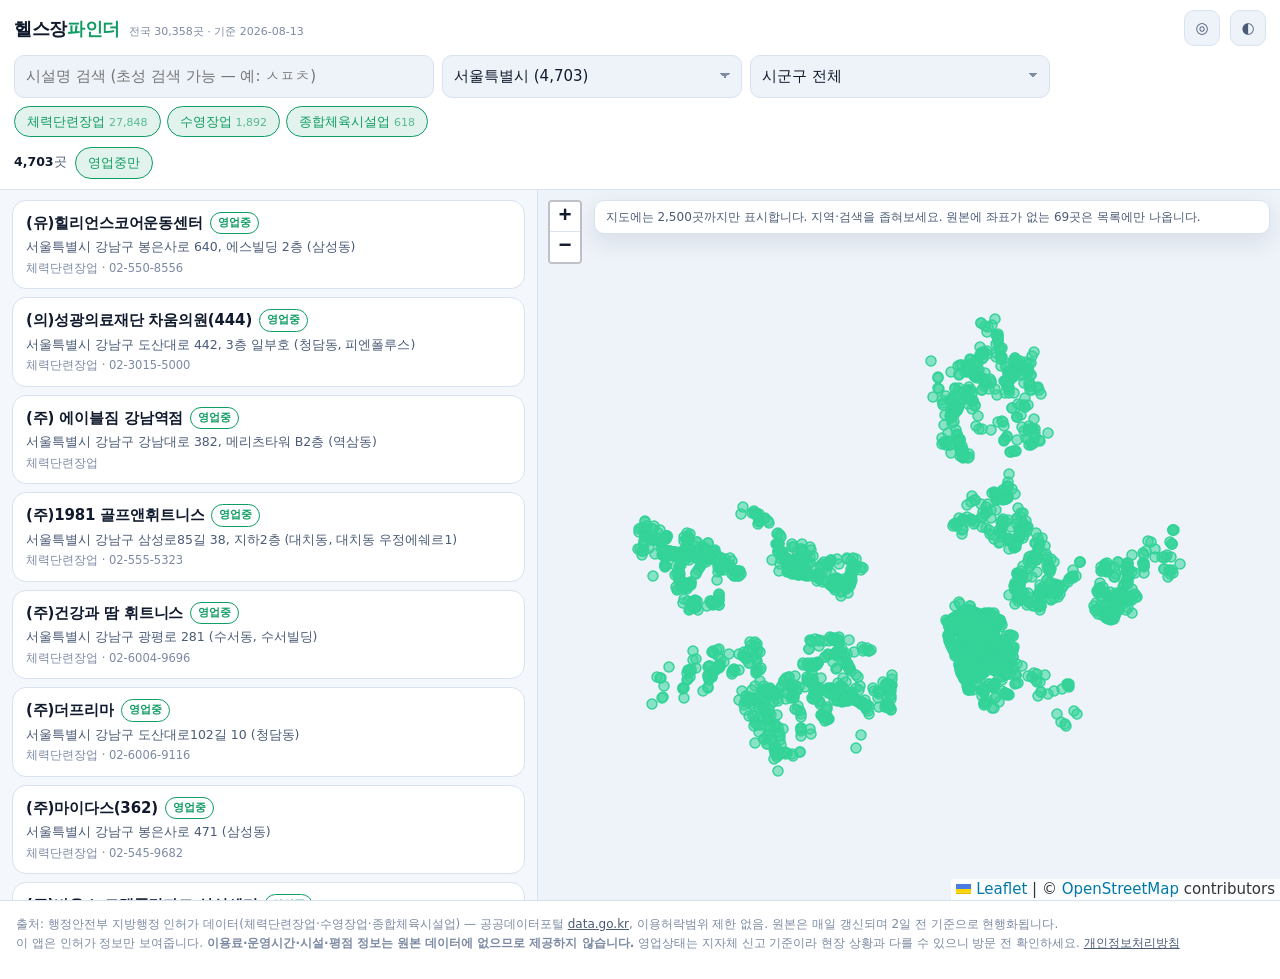
==== gym-finder/index.html @ 10bce1c2 "feat: 헬스장파인더 배포 (gym-finder) — 전국 30,358곳 위치·영업상태 디렉토리 행정안전부 지방행정 인허가 데이터(체력단련장업 27,848 + 수영장업 1,892" ====
<!DOCTYPE html>
<html lang="ko">
<head>
<meta charset="UTF-8">
<meta name="viewport" content="width=device-width, initial-scale=1.0, viewport-fit=cover">
<title>헬스장파인더 — 전국 헬스장·수영장 위치와 영업상태</title>
<meta name="description" content="행정안전부 인허가 데이터로 만든 전국 체력단련장·수영장·종합체육시설 디렉토리. 시도·시군구별 위치, 영업/휴업/폐업 상태를 지도와 목록으로 확인합니다.">
<meta name="theme-color" content="#0f172a">
<meta name="color-scheme" content="dark light">
<link rel="manifest" href="manifest.json">
<link rel="icon" type="image/png" href="icon-192.png">
<link rel="apple-touch-icon" href="icon-192.png">
<meta property="og:type" content="website">
<meta property="og:title" content="헬스장파인더 — 전국 헬스장·수영장 위치와 영업상태">
<meta property="og:description" content="행정안전부 인허가 데이터 기반 전국 체력단련장·수영장 디렉토리">
<link rel="stylesheet" href="vendor/leaflet.css">
<style>
  :root{
    --bg:#0b1220; --surface:#111a2b; --surface-2:#17233a; --line:#243352;
    --fg:#e8eefc; --fg-dim:#9fb0d0; --fg-mute:#6d7f9f;
    --accent:#34d399; --accent-fg:#052e1b; --accent-soft:rgba(52,211,153,.14);
    --open:#34d399; --rest:#fbbf24; --closed:#f87171; --void:#94a3b8;
    --radius:14px; --shadow:0 8px 28px rgba(0,0,0,.38);
  }
  html[data-theme="light"]{
    --bg:#f4f7fb; --surface:#ffffff; --surface-2:#eef3fa; --line:#d8e2f0;
    --fg:#101a2c; --fg-dim:#4a5b76; --fg-mute:#7c8aa3;
    --accent:#0f9d63; --accent-fg:#ffffff; --accent-soft:rgba(15,157,99,.12);
    --open:#0f9d63; --rest:#b7791f; --closed:#d64545; --void:#8494ab;
    --shadow:0 8px 24px rgba(16,26,44,.10);
  }
  *{box-sizing:border-box}
  html,body{height:100%}
  body{
    margin:0; background:var(--bg); color:var(--fg);
    font-family:-apple-system,BlinkMacSystemFont,"Malgun Gothic","맑은 고딕",
      "Apple SD Gothic Neo","Noto Sans KR",system-ui,sans-serif;
    font-size:15px; line-height:1.5; -webkit-text-size-adjust:100%;
  }
  button,select,input{font:inherit; color:inherit}
  button{cursor:pointer}

  /* ---------- header ---------- */
  header{
    position:sticky; top:0; z-index:600; background:var(--surface);
    border-bottom:1px solid var(--line); padding:10px 14px calc(10px + env(safe-area-inset-bottom,0px)*0);
  }
  .bar{display:flex; align-items:center; gap:10px}
  .brand{display:flex; flex-direction:column; align-items:flex-start; gap:0; min-width:0}
  .brand h1{margin:0; font-size:18px; font-weight:800; letter-spacing:-.02em; white-space:nowrap}
  .brand .dot{color:var(--accent)}
  .brand small{color:var(--fg-mute); font-size:11px; white-space:nowrap;
    overflow:hidden; text-overflow:ellipsis; max-width:100%}
  @media (min-width:900px){
    .brand{flex-direction:row; align-items:baseline; gap:9px}
  }
  .spacer{flex:1}
  .icon-btn{
    background:var(--surface-2); border:1px solid var(--line); color:var(--fg-dim);
    border-radius:10px; width:36px; height:36px; display:grid; place-items:center; font-size:15px;
  }
  .icon-btn:hover{color:var(--fg); border-color:var(--accent)}

  /* ---------- filters ---------- */
  .filters{display:flex; flex-wrap:wrap; gap:8px; margin-top:9px}
  .field{position:relative; flex:1 1 140px; min-width:0; max-width:300px}
  .field.search{flex:1 1 100%; order:-1; max-width:none}
  @media (min-width:900px){
    .field.search{flex:1 1 300px; order:0; max-width:420px}
  }
  select,input[type="search"]{
    width:100%; background:var(--surface-2); border:1px solid var(--line);
    color:var(--fg); border-radius:10px; padding:9px 11px; outline:none; min-width:0;
    -webkit-appearance:none; appearance:none;
  }
  select{background-image:linear-gradient(45deg,transparent 50%,var(--fg-mute) 50%),
    linear-gradient(135deg,var(--fg-mute) 50%,transparent 50%);
    background-position:calc(100% - 16px) 17px, calc(100% - 11px) 17px;
    background-size:5px 5px,5px 5px; background-repeat:no-repeat; padding-right:30px}
  input[type="search"]::-webkit-search-cancel-button{filter:invert(.5)}
  select:focus,input:focus{border-color:var(--accent)}
  .chips{display:flex; gap:6px; flex-wrap:nowrap; margin-top:8px;
    overflow-x:auto; scrollbar-width:none; -ms-overflow-style:none; padding-bottom:1px}
  .chips::-webkit-scrollbar{display:none}
  @media (min-width:900px){ .chips{flex-wrap:wrap; overflow:visible} }
  .chip{
    background:var(--surface-2); border:1px solid var(--line); color:var(--fg-dim);
    border-radius:999px; padding:5px 12px; font-size:13px; white-space:nowrap;
  }
  .chip[aria-pressed="true"]{background:var(--accent-soft); border-color:var(--accent); color:var(--accent)}
  .chip .cnt{opacity:.65; font-size:11px; margin-left:4px}

  .summary{
    display:flex; align-items:center; gap:8px; margin-top:9px;
    font-size:12.5px; color:var(--fg-dim); flex-wrap:wrap;
  }
  .summary b{color:var(--fg); font-variant-numeric:tabular-nums}
  .viewtabs{display:none; gap:6px; margin-left:auto}
  .viewtabs .chip{padding:5px 14px}

  /* ---------- layout ---------- */
  main{display:grid; grid-template-columns:1fr; height:calc(100vh - var(--head,208px)); min-height:340px}
  @media (min-width:900px){ main{grid-template-columns:minmax(360px,42%) 1fr} }
  .pane{min-height:0; overflow:hidden; display:flex; flex-direction:column}
  #listPane{border-right:1px solid var(--line)}
  #mapPane{position:relative}
  #map{position:absolute; inset:0; background:var(--surface-2)}
  .maphint{
    position:absolute; left:56px; right:10px; top:10px; z-index:500;
    background:var(--surface); border:1px solid var(--line); border-radius:10px;
    padding:7px 11px; font-size:12px; color:var(--fg-dim); box-shadow:var(--shadow);
  }
  @media (max-width:899px){
    main{grid-template-columns:1fr}
    .viewtabs{display:flex}
    #mapPane{display:none}
    body[data-view="map"] #listPane{display:none}
    body[data-view="map"] #mapPane{display:flex}
  }

  /* ---------- list ---------- */
  .listwrap{overflow-y:auto; -webkit-overflow-scrolling:touch; padding:10px 12px 40px; flex:1}
  .card{
    background:var(--surface); border:1px solid var(--line); border-radius:var(--radius);
    padding:11px 13px; margin-bottom:8px; display:block; width:100%; text-align:left;
  }
  .card:hover{border-color:var(--accent)}
  .card.active{border-color:var(--accent); background:var(--accent-soft)}
  .card .top{display:flex; align-items:center; gap:7px; margin-bottom:4px}
  .card .name{font-weight:700; font-size:15px; letter-spacing:-.01em;
    overflow:hidden; text-overflow:ellipsis; white-space:nowrap}
  .badge{font-size:11px; padding:2px 7px; border-radius:999px; white-space:nowrap; flex:none;
    border:1px solid currentColor; font-weight:600}
  .b-open{color:var(--open)} .b-rest{color:var(--rest)}
  .b-closed{color:var(--closed)} .b-void{color:var(--void)}
  .card .addr{font-size:12.5px; color:var(--fg-dim); overflow:hidden;
    text-overflow:ellipsis; white-space:nowrap}
  .card .meta{font-size:11.5px; color:var(--fg-mute); margin-top:3px;
    display:flex; gap:8px; flex-wrap:wrap}
  .empty{text-align:center; color:var(--fg-mute); padding:48px 16px; font-size:14px}
  .empty b{display:block; color:var(--fg-dim); margin-bottom:6px; font-size:15px}
  .more{width:100%; padding:11px; border-radius:10px; background:var(--surface-2);
    border:1px solid var(--line); color:var(--fg-dim); margin-top:4px}

  /* ---------- detail sheet ---------- */
  .scrim{position:fixed; inset:0; background:rgba(3,7,16,.55); z-index:900; display:none}
  .scrim.on{display:block}
  .sheet{
    position:fixed; z-index:901; background:var(--surface); border:1px solid var(--line);
    box-shadow:var(--shadow); display:none; overflow-y:auto;
    left:0; right:0; bottom:0; max-height:82vh; border-radius:18px 18px 0 0;
    padding:16px 16px calc(22px + env(safe-area-inset-bottom,0px));
  }
  .sheet.on{display:block}
  @media (min-width:900px){
    .sheet{left:50%; right:auto; top:50%; bottom:auto; transform:translate(-50%,-50%);
      width:min(520px,92vw); max-height:82vh; border-radius:16px}
  }
  .sheet h2{margin:0 0 4px; font-size:19px; letter-spacing:-.02em; padding-right:36px}
  .sheet .close{position:absolute; top:12px; right:12px}
  .kv{display:grid; grid-template-columns:78px 1fr; gap:7px 10px; margin:14px 0 0; font-size:14px}
  .kv dt{color:var(--fg-mute); font-size:12.5px; padding-top:1px}
  .kv dd{margin:0; word-break:break-word}
  .links{display:flex; gap:8px; flex-wrap:wrap; margin-top:16px}
  .links a{
    flex:1 1 auto; text-align:center; text-decoration:none; padding:10px 12px; border-radius:10px;
    background:var(--surface-2); border:1px solid var(--line); color:var(--fg-dim); font-size:13.5px;
  }
  .links a.primary{background:var(--accent); border-color:var(--accent); color:var(--accent-fg); font-weight:700}
  .notice{
    margin-top:14px; padding:10px 12px; border-radius:10px; font-size:12.5px;
    background:var(--surface-2); border:1px solid var(--line); color:var(--fg-mute); line-height:1.55;
  }
  footer{
    border-top:1px solid var(--line); padding:14px 16px 26px; font-size:12px;
    color:var(--fg-mute); background:var(--surface); line-height:1.6;
  }
  footer a{color:var(--fg-dim)}
  .toast{
    position:fixed; left:50%; bottom:22px; transform:translateX(-50%); z-index:950;
    background:var(--surface); border:1px solid var(--line); color:var(--fg);
    padding:9px 16px; border-radius:999px; font-size:13px; box-shadow:var(--shadow);
    opacity:0; pointer-events:none; transition:opacity .18s;
  }
  .toast.on{opacity:1}
  .leaflet-container{background:var(--surface-2); font:inherit}
  .leaflet-popup-content-wrapper,.leaflet-popup-tip{
    background:var(--surface); color:var(--fg); border:1px solid var(--line)}
  .leaflet-popup-content{margin:10px 12px; font-size:13px}
  .leaflet-popup-content b{display:block; margin-bottom:3px}
  .leaflet-bar a{background:var(--surface); color:var(--fg); border-color:var(--line)}
  .leaflet-bar a:hover{background:var(--surface-2)}
</style>
</head>
<body data-view="list">

<header>
  <div class="bar">
    <div class="brand">
      <h1>헬스장<span class="dot">파인더</span></h1>
      <small id="dataStamp">데이터 불러오는 중…</small>
    </div>
    <div class="spacer"></div>
    <button class="icon-btn" id="nearBtn" title="내 주변에서 찾기" aria-label="내 주변에서 찾기">◎</button>
    <button class="icon-btn" id="themeBtn" title="밝기 전환" aria-label="밝기 전환">◐</button>
  </div>

  <div class="filters">
    <div class="field search">
      <input type="search" id="q" placeholder="시설명 검색 (초성 검색 가능 — 예: ㅅㅍㅊ)"
             autocomplete="off" aria-label="시설명 검색">
    </div>
    <div class="field"><select id="sido" aria-label="시도 선택"></select></div>
    <div class="field"><select id="sigungu" aria-label="시군구 선택"><option value="">시군구 전체</option></select></div>
  </div>

  <div class="chips" id="catChips" role="group" aria-label="업종 필터"></div>

  <div class="summary">
    <span id="countLine">—</span>
    <button class="chip" id="statusToggle" aria-pressed="true">영업중만</button>
    <div class="viewtabs" role="group" aria-label="보기 전환">
      <button class="chip" id="tabList" aria-pressed="true">목록</button>
      <button class="chip" id="tabMap" aria-pressed="false">지도</button>
    </div>
  </div>
</header>

<main>
  <section class="pane" id="listPane">
    <div class="listwrap" id="listWrap"><div class="empty">불러오는 중…</div></div>
  </section>
  <section class="pane" id="mapPane">
    <div id="map"></div>
    <div class="maphint" id="mapHint" hidden></div>
  </section>
</main>

<footer>
  출처: 행정안전부 지방행정 인허가 데이터(체력단련장업·수영장업·종합체육시설업) —
  공공데이터포털 <a href="https://www.data.go.kr/" target="_blank" rel="noopener">data.go.kr</a>,
  이용허락범위 제한 없음. 원본은 매일 갱신되며 2일 전 기준으로 현행화됩니다.<br>
  이 앱은 인허가 정보만 보여줍니다. <b>이용료·운영시간·시설·평점 정보는 원본 데이터에 없으므로 제공하지 않습니다.</b>
  영업상태는 지자체 신고 기준이라 현장 상황과 다를 수 있으니 방문 전 확인하세요.
  <a href="privacy.html">개인정보처리방침</a>
</footer>

<div class="scrim" id="scrim"></div>
<aside class="sheet" id="sheet" role="dialog" aria-modal="true" aria-labelledby="sheetName"></aside>
<div class="toast" id="toast"></div>

<script src="vendor/leaflet.js"></script>
<script>
(function(){
"use strict";

/* ============ 상태 ============ */
var IDX = null;                 // index.json
var CACHE = {};                 // slug -> 시설 배열
var rows = [];                  // 현재 시도의 전체 배열
var view = [];                  // 필터 통과분
var shown = 0;                  // 목록에 그린 개수
var PAGE = 40;
var MAX_MARKERS = 2500;
var activeId = null;
var here = null;                // 내 위치 [lat,lng]
var map = null, layer = null, meMarker = null;

var STATUS_CLASS = {1:"b-open", 2:"b-rest", 3:"b-closed", 4:"b-void", 5:"b-void"};

var $ = function(id){ return document.getElementById(id); };
var esc = function(s){
  return String(s == null ? "" : s).replace(/[&<>"']/g, function(c){
    return {"&":"&amp;","<":"&lt;",">":"&gt;",'"':"&quot;","'":"&#39;"}[c];
  });
};
var fmt = function(n){ return Number(n).toLocaleString("ko-KR"); };

/* 원본 전화번호는 구분기호 없이 들어온다(예: 025867721). 숫자는 그대로 두고 보기 좋게만 끊는다. */
function fmtPhone(p){
  var d = String(p).replace(/[^0-9]/g, "");
  if(d.slice(0, 2) === "02"){
    if(d.length === 9)  return d.slice(0,2) + "-" + d.slice(2,5) + "-" + d.slice(5);
    if(d.length === 10) return d.slice(0,2) + "-" + d.slice(2,6) + "-" + d.slice(6);
  }
  if(d.length === 10) return d.slice(0,3) + "-" + d.slice(3,6) + "-" + d.slice(6);
  if(d.length === 11) return d.slice(0,3) + "-" + d.slice(3,7) + "-" + d.slice(7);
  // 지역번호 없이 등록된 국번(7~8자리)도 읽기 쉽게 끊어준다
  if(d.length === 8)  return d.slice(0,4) + "-" + d.slice(4);
  if(d.length === 7)  return d.slice(0,3) + "-" + d.slice(3);
  return p;
}

/* ============ 초성 검색 ============ */
var CHO = ["ㄱ","ㄲ","ㄴ","ㄷ","ㄸ","ㄹ","ㅁ","ㅂ","ㅃ","ㅅ","ㅆ","ㅇ","ㅈ","ㅉ","ㅊ","ㅋ","ㅌ","ㅍ","ㅎ"];
function toCho(s){
  var out = "", i, c;
  for(i = 0; i < s.length; i++){
    c = s.charCodeAt(i);
    if(c >= 0xAC00 && c <= 0xD7A3) out += CHO[Math.floor((c - 0xAC00) / 588)];
    else out += s[i];
  }
  return out;
}
var CHO_ONLY = /^[ㄱ-ㅎ\s]+$/;

/* ============ 거리 ============ */
function distKm(a, b, c, d){
  var R = 6371, p = Math.PI / 180;
  var dLat = (c - a) * p, dLng = (d - b) * p;
  var h = Math.sin(dLat/2)*Math.sin(dLat/2) +
          Math.cos(a*p)*Math.cos(c*p)*Math.sin(dLng/2)*Math.sin(dLng/2);
  return 2 * R * Math.asin(Math.min(1, Math.sqrt(h)));
}

/* ============ 토스트 ============ */
var toastT = null;
function toast(msg){
  var el = $("toast");
  el.textContent = msg;
  el.classList.add("on");
  clearTimeout(toastT);
  toastT = setTimeout(function(){ el.classList.remove("on"); }, 2600);
}

/* ============ 테마 ============ */
function initTheme(){
  var saved = null;
  try{ saved = localStorage.getItem("gf.theme"); }catch(e){}
  if(!saved){
    saved = (window.matchMedia && window.matchMedia("(prefers-color-scheme: light)").matches)
      ? "light" : "dark";
  }
  setTheme(saved);
}
function setTheme(t){
  document.documentElement.setAttribute("data-theme", t);
  document.querySelector('meta[name="theme-color"]')
    .setAttribute("content", t === "light" ? "#ffffff" : "#0f172a");
  try{ localStorage.setItem("gf.theme", t); }catch(e){}
}
$("themeBtn").addEventListener("click", function(){
  setTheme(document.documentElement.getAttribute("data-theme") === "light" ? "dark" : "light");
});

/* ============ 헤더 높이 -> 본문 높이 ============ */
function syncHeight(){
  var h = document.querySelector("header").offsetHeight;
  document.documentElement.style.setProperty("--head", h + "px");
  document.querySelector("main").style.height = "calc(100vh - " + h + "px)";
  if(map) map.invalidateSize();
}
window.addEventListener("resize", syncHeight);

/* ============ 부트 ============ */
fetch("data/index.json")
  .then(function(r){
    if(!r.ok) throw new Error("index.json " + r.status);
    return r.json();
  })
  .then(function(j){ IDX = j; boot(); })
  .catch(function(e){
    $("listWrap").innerHTML =
      '<div class="empty"><b>데이터를 불러오지 못했습니다</b>' + esc(e.message) + "</div>";
  });

function boot(){
  $("dataStamp").textContent =
    "전국 " + fmt(IDX.total) + "곳 · 기준 " + (IDX.sourceUpdatedAt || "").slice(0, 10);

  // 업종 칩
  var chips = $("catChips");
  IDX.categories.forEach(function(name, i){
    var b = document.createElement("button");
    b.className = "chip";
    b.dataset.cat = i;
    b.setAttribute("aria-pressed", "true");
    b.innerHTML = esc(name) + '<span class="cnt">' + fmt(IDX.byCategory[i].total) + "</span>";
    b.addEventListener("click", function(){
      var on = b.getAttribute("aria-pressed") === "true";
      // 마지막 하나는 끄지 못하게
      if(on && chips.querySelectorAll('[aria-pressed="true"]').length === 1) return;
      b.setAttribute("aria-pressed", on ? "false" : "true");
      refresh();
    });
    chips.appendChild(b);
  });

  // 시도
  var sel = $("sido");
  IDX.regions.forEach(function(r){
    var o = document.createElement("option");
    o.value = r.slug;
    o.textContent = r.name + " (" + fmt(r.open) + ")";
    sel.appendChild(o);
  });
  var last = null;
  try{ last = localStorage.getItem("gf.sido"); }catch(e){}
  sel.value = (last && IDX.regions.some(function(r){ return r.slug === last; }))
    ? last : IDX.regions[0].slug;

  sel.addEventListener("change", function(){
    try{ localStorage.setItem("gf.sido", sel.value); }catch(e){}
    loadRegion(sel.value);
  });
  $("sigungu").addEventListener("change", refresh);
  $("statusToggle").addEventListener("click", function(){
    var b = $("statusToggle");
    var on = b.getAttribute("aria-pressed") === "true";
    b.setAttribute("aria-pressed", on ? "false" : "true");
    b.textContent = on ? "전체 상태" : "영업중만";
    refresh();
  });

  var t = null;
  $("q").addEventListener("input", function(){
    clearTimeout(t);
    t = setTimeout(refresh, 160);
  });

  $("tabList").addEventListener("click", function(){ setView("list"); });
  $("tabMap").addEventListener("click", function(){ setView("map"); });
  $("nearBtn").addEventListener("click", nearMe);
  $("scrim").addEventListener("click", closeSheet);
  document.addEventListener("keydown", function(e){ if(e.key === "Escape") closeSheet(); });

  initMap();
  loadRegion(sel.value);
  syncHeight();
}

function setView(v){
  document.body.dataset.view = v;
  $("tabList").setAttribute("aria-pressed", String(v === "list"));
  $("tabMap").setAttribute("aria-pressed", String(v === "map"));
  if(v === "map" && map){
    // 지도 패널이 숨겨진 동안에는 크기가 0이라 범위 계산이 어긋난다.
    // 보이게 된 뒤에 크기를 다시 재고 밀린 fitBounds 를 적용한다.
    setTimeout(function(){ map.invalidateSize(); applyFit(); }, 40);
  }
}

/* ============ 지도 ============ */
function initMap(){
  map = L.map("map", { preferCanvas:true, zoomControl:true, attributionControl:true })
        .setView([36.5, 127.8], 7);
  L.tileLayer("https://tile.openstreetmap.org/{z}/{x}/{y}.png", {
    maxZoom: 19,
    attribution: '&copy; <a href="https://www.openstreetmap.org/copyright">OpenStreetMap</a> contributors'
  }).addTo(map);
  layer = L.layerGroup().addTo(map);
}

var STATUS_COLOR = {1:"#34d399", 2:"#fbbf24", 3:"#f87171", 4:"#94a3b8", 5:"#94a3b8"};

var pendingFit = null;
function mapVisible(){
  var el = $("mapPane");
  return !!(el.offsetWidth && el.offsetHeight);
}
function applyFit(){
  if(!pendingFit || !pendingFit.length || !map) return;
  map.fitBounds(pendingFit, {
    padding: [26, 26],
    maxZoom: pendingFit.length === 1 ? 16 : 15
  });
  pendingFit = null;
}

function drawMap(){
  if(!map) return;
  layer.clearLayers();
  var pts = view.filter(function(r){ return r.y != null; });
  var capped = pts.length > MAX_MARKERS;
  var use = capped ? pts.slice(0, MAX_MARKERS) : pts;
  var bounds = [];

  use.forEach(function(r){
    var m = L.circleMarker([r.y, r.x], {
      radius: 5, weight: 1.5, color: STATUS_COLOR[r.s] || "#94a3b8",
      fillColor: STATUS_COLOR[r.s] || "#94a3b8", fillOpacity: .55
    });
    m.bindPopup("<b>" + esc(r.n) + "</b>" + esc(r.a));
    m.on("click", function(){ openSheet(r); });
    m.addTo(layer);
    bounds.push([r.y, r.x]);
  });

  var hint = $("mapHint");
  var noCoord = view.length - pts.length;
  var msgs = [];
  if(capped) msgs.push("지도에는 " + fmt(MAX_MARKERS) + "곳까지만 표시합니다. 지역·검색을 좁혀보세요.");
  if(noCoord > 0) msgs.push("원본에 좌표가 없는 " + fmt(noCoord) + "곳은 목록에만 나옵니다.");
  if(msgs.length){ hint.textContent = msgs.join(" "); hint.hidden = false; }
  else hint.hidden = true;

  if(bounds.length){
    pendingFit = bounds;
    if(mapVisible()) applyFit();
  }
  if(here){
    if(meMarker) map.removeLayer(meMarker);
    meMarker = L.circleMarker(here, {
      radius:8, weight:3, color:"#3b82f6", fillColor:"#3b82f6", fillOpacity:.35
    }).bindPopup("내 위치").addTo(map);
  }
}

/* ============ 지역 로드 ============ */
function loadRegion(slug){
  var reg = IDX.regions.filter(function(r){ return r.slug === slug; })[0];
  $("listWrap").innerHTML = '<div class="empty">' + esc(reg ? reg.name : "") + " 불러오는 중…</div>";

  var done = function(arr){
    rows = arr;
    fillSigungu(reg);
    refresh();
  };
  if(CACHE[slug]) return done(CACHE[slug]);

  fetch("data/regions/" + slug + ".json")
    .then(function(r){
      if(!r.ok) throw new Error(slug + ".json " + r.status);
      return r.json();
    })
    .then(function(arr){ CACHE[slug] = arr; done(arr); })
    .catch(function(e){
      $("listWrap").innerHTML =
        '<div class="empty"><b>지역 데이터를 불러오지 못했습니다</b>' + esc(e.message) + "</div>";
    });
}

function fillSigungu(reg){
  var sel = $("sigungu");
  sel.innerHTML = '<option value="">시군구 전체</option>';
  if(!reg) return;
  reg.sigungu.forEach(function(s){
    var o = document.createElement("option");
    o.value = s.name;
    o.textContent = s.name + " (" + fmt(s.open) + ")";
    sel.appendChild(o);
  });
}

/* ============ 필터 ============ */
function refresh(){
  var q = $("q").value.trim();
  var sgg = $("sigungu").value;
  var openOnly = $("statusToggle").getAttribute("aria-pressed") === "true";
  var cats = {};
  Array.prototype.forEach.call($("catChips").children, function(b){
    if(b.getAttribute("aria-pressed") === "true") cats[b.dataset.cat] = 1;
  });

  var isCho = q && CHO_ONLY.test(q);
  var needle = q.toLowerCase().replace(/\s+/g, "");
  var choNeedle = isCho ? q.replace(/\s+/g, "") : "";

  view = rows.filter(function(r){
    if(!cats[r.c]) return false;
    if(openOnly && r.s !== 1) return false;
    if(sgg && r.u !== sgg) return false;
    if(!q) return true;
    if(isCho) return toCho(r.n).replace(/\s+/g, "").indexOf(choNeedle) >= 0;
    return r.n.toLowerCase().replace(/\s+/g, "").indexOf(needle) >= 0 ||
           r.a.toLowerCase().indexOf(needle) >= 0;
  });

  if(here){
    view.forEach(function(r){
      r._d = (r.y == null) ? Infinity : distKm(here[0], here[1], r.y, r.x);
    });
    view.sort(function(a, b){ return a._d - b._d; });
  }

  var open = 0, i;
  for(i = 0; i < view.length; i++) if(view[i].s === 1) open++;
  $("countLine").innerHTML = "<b>" + fmt(view.length) + "</b>곳" +
    (openOnly ? "" : " · 영업중 <b>" + fmt(open) + "</b>");

  shown = 0;
  $("listWrap").innerHTML = "";
  $("listWrap").scrollTop = 0;
  renderMore();
  drawMap();
}

function statusLabel(r){
  return (IDX.statusLabels && IDX.statusLabels[r.s]) || "확인필요";
}

function renderMore(){
  var wrap = $("listWrap");
  var old = wrap.querySelector(".more");
  if(old) old.remove();

  if(!view.length){
    wrap.innerHTML = '<div class="empty"><b>조건에 맞는 시설이 없습니다</b>' +
      "검색어를 줄이거나 상태 필터를 ‘전체 상태’로 바꿔보세요.</div>";
    return;
  }

  var frag = document.createDocumentFragment();
  var end = Math.min(shown + PAGE, view.length);
  for(var i = shown; i < end; i++){
    var r = view[i];
    var b = document.createElement("button");
    b.className = "card" + (r.i === activeId ? " active" : "");
    b.dataset.idx = i;
    var meta = [IDX.categories[r.c]];
    if(r._d != null && isFinite(r._d)) meta.push(r._d.toFixed(1) + "km");
    if(r.y == null) meta.push("좌표없음");
    if(r.p) meta.push(fmtPhone(r.p));
    b.innerHTML =
      '<div class="top"><span class="name">' + esc(r.n) + "</span>" +
      '<span class="badge ' + STATUS_CLASS[r.s] + '">' + esc(statusLabel(r)) + "</span></div>" +
      '<div class="addr">' + esc(r.a) + "</div>" +
      '<div class="meta">' + meta.map(function(m){ return esc(m); }).join(" · ") + "</div>";
    b.addEventListener("click", function(){ openSheet(view[+this.dataset.idx]); });
    frag.appendChild(b);
  }
  wrap.appendChild(frag);
  shown = end;

  if(shown < view.length){
    var more = document.createElement("button");
    more.className = "more";
    more.textContent = "더 보기 (" + fmt(view.length - shown) + "곳 남음)";
    more.addEventListener("click", renderMore);
    wrap.appendChild(more);
  }
}

$("listWrap").addEventListener("scroll", function(){
  var el = this;
  if(shown < view.length && el.scrollTop + el.clientHeight > el.scrollHeight - 260) renderMore();
});

/* ============ 상세 ============ */
function openSheet(r){
  if(!r) return;
  activeId = r.i;
  var mapq = encodeURIComponent(r.n + " " + r.a);
  var rows_ = [
    ["업종", IDX.categories[r.c]],
    ["영업상태", statusLabel(r) + (r.e ? " (" + r.e + ")" : "")],
    ["주소", r.a],
    ["시군구", r.u]
  ];
  if(r.p) rows_.push(["전화", '<a href="tel:' + esc(r.p) + '">' + esc(fmtPhone(r.p)) + "</a>"]);
  if(r.d) rows_.push(["인허가일", r.d]);
  if(r._d != null && isFinite(r._d)) rows_.push(["내 위치에서", r._d.toFixed(1) + "km"]);
  rows_.push(["관리번호", r.i]);

  var links =
    '<a class="primary" href="https://map.kakao.com/?q=' + mapq + '" target="_blank" rel="noopener">카카오맵</a>' +
    '<a href="https://map.naver.com/p/search/' + mapq + '" target="_blank" rel="noopener">네이버지도</a>' +
    '<a href="https://www.google.com/maps/search/?api=1&query=' + mapq + '" target="_blank" rel="noopener">구글맵</a>';

  $("sheet").innerHTML =
    '<button class="icon-btn close" id="sheetClose" aria-label="닫기">✕</button>' +
    '<h2 id="sheetName">' + esc(r.n) + "</h2>" +
    '<span class="badge ' + STATUS_CLASS[r.s] + '">' + esc(statusLabel(r)) + "</span>" +
    '<dl class="kv">' + rows_.map(function(kv){
      return "<dt>" + esc(kv[0]) + "</dt><dd>" +
        (kv[0] === "전화" ? kv[1] : esc(kv[1])) + "</dd>";
    }).join("") + "</dl>" +
    '<div class="links">' + links + "</div>" +
    '<div class="notice">이용료·운영시간·시설·평점 정보는 행정안전부 인허가 데이터에 없어 표시하지 않습니다. ' +
    "영업상태는 지자체 신고 기준이라 실제와 다를 수 있으니 방문 전 확인하세요." +
    (r.y == null ? " 이 시설은 원본에 좌표가 없어 지도에 표시되지 않습니다." : "") + "</div>";

  $("sheetClose").addEventListener("click", closeSheet);
  $("sheet").classList.add("on");
  $("scrim").classList.add("on");
  $("sheet").scrollTop = 0;

  Array.prototype.forEach.call(document.querySelectorAll(".card"), function(c){
    c.classList.toggle("active", view[+c.dataset.idx] && view[+c.dataset.idx].i === r.i);
  });
  if(r.y != null && map && document.body.dataset.view === "map"){
    map.setView([r.y, r.x], Math.max(map.getZoom(), 15));
  }
}
function closeSheet(){
  $("sheet").classList.remove("on");
  $("scrim").classList.remove("on");
}

/* ============ 내 주변 ============ */
function nearMe(){
  if(!navigator.geolocation){ toast("이 브라우저는 위치 기능을 지원하지 않습니다"); return; }
  toast("위치를 확인하는 중…");
  navigator.geolocation.getCurrentPosition(function(pos){
    here = [pos.coords.latitude, pos.coords.longitude];
    var best = null, bestD = Infinity;
    IDX.regions.forEach(function(rg){
      if(!rg.center) return;
      var d = distKm(here[0], here[1], rg.center[0], rg.center[1]);
      if(d < bestD){ bestD = d; best = rg; }
    });
    if(!best){ toast("가까운 지역을 찾지 못했습니다"); return; }
    toast(best.name + " 기준으로 가까운 순 정렬");
    if($("sido").value !== best.slug){
      $("sido").value = best.slug;
      try{ localStorage.setItem("gf.sido", best.slug); }catch(e){}
      $("sigungu").value = "";
      loadRegion(best.slug);
    }else{
      $("sigungu").value = "";
      refresh();
    }
  }, function(err){
    toast(err.code === 1 ? "위치 권한이 거부되었습니다" : "위치를 가져오지 못했습니다");
  }, { enableHighAccuracy:false, timeout:10000, maximumAge:300000 });
}

/* 자동 QA에서 내부 상태를 확인하기 위한 읽기 전용 훅 */
window.__gymfinder = {
  map: function(){ return map; },
  view: function(){ return view; },
  index: function(){ return IDX; }
};

initTheme();
if("serviceWorker" in navigator){
  window.addEventListener("load", function(){
    navigator.serviceWorker.register("sw.js").catch(function(){});
  });
}
})();
</script>
</body>
</html>
---- gym-finder/vendor/leaflet.css ----
/* required styles */

.leaflet-pane,
.leaflet-tile,
.leaflet-marker-icon,
.leaflet-marker-shadow,
.leaflet-tile-container,
.leaflet-pane > svg,
.leaflet-pane > canvas,
.leaflet-zoom-box,
.leaflet-image-layer,
.leaflet-layer {
	position: absolute;
	left: 0;
	top: 0;
	}
.leaflet-container {
	overflow: hidden;
	}
.leaflet-tile,
.leaflet-marker-icon,
.leaflet-marker-shadow {
	-webkit-user-select: none;
	   -moz-user-select: none;
	        user-select: none;
	  -webkit-user-drag: none;
	}
/* Prevents IE11 from highlighting tiles in blue */
.leaflet-tile::selection {
	background: transparent;
}
/* Safari renders non-retina tile on retina better with this, but Chrome is worse */
.leaflet-safari .leaflet-tile {
	image-rendering: -webkit-optimize-contrast;
	}
/* hack that prevents hw layers "stretching" when loading new tiles */
.leaflet-safari .leaflet-tile-container {
	width: 1600px;
	height: 1600px;
	-webkit-transform-origin: 0 0;
	}
.leaflet-marker-icon,
.leaflet-marker-shadow {
	display: block;
	}
/* .leaflet-container svg: reset svg max-width decleration shipped in Joomla! (joomla.org) 3.x */
/* .leaflet-container img: map is broken in FF if you have max-width: 100% on tiles */
.leaflet-container .leaflet-overlay-pane svg {
	max-width: none !important;
	max-height: none !important;
	}
.leaflet-container .leaflet-marker-pane img,
.leaflet-container .leaflet-shadow-pane img,
.leaflet-container .leaflet-tile-pane img,
.leaflet-container img.leaflet-image-layer,
.leaflet-container .leaflet-tile {
	max-width: none !important;
	max-height: none !important;
	width: auto;
	padding: 0;
	}

.leaflet-container img.leaflet-tile {
	/* See: https://bugs.chromium.org/p/chromium/issues/detail?id=600120 */
	mix-blend-mode: plus-lighter;
}

.leaflet-container.leaflet-touch-zoom {
	-ms-touch-action: pan-x pan-y;
	touch-action: pan-x pan-y;
	}
.leaflet-container.leaflet-touch-drag {
	-ms-touch-action: pinch-zoom;
	/* Fallback for FF which doesn't support pinch-zoom */
	touch-action: none;
	touch-action: pinch-zoom;
}
.leaflet-container.leaflet-touch-drag.leaflet-touch-zoom {
	-ms-touch-action: none;
	touch-action: none;
}
.leaflet-container {
	-webkit-tap-highlight-color: transparent;
}
.leaflet-container a {
	-webkit-tap-highlight-color: rgba(51, 181, 229, 0.4);
}
.leaflet-tile {
	filter: inherit;
	visibility: hidden;
	}
.leaflet-tile-loaded {
	visibility: inherit;
	}
.leaflet-zoom-box {
	width: 0;
	height: 0;
	-moz-box-sizing: border-box;
	     box-sizing: border-box;
	z-index: 800;
	}
/* workaround for https://bugzilla.mozilla.org/show_bug.cgi?id=888319 */
.leaflet-overlay-pane svg {
	-moz-user-select: none;
	}

.leaflet-pane         { z-index: 400; }

.leaflet-tile-pane    { z-index: 200; }
.leaflet-overlay-pane { z-index: 400; }
.leaflet-shadow-pane  { z-index: 500; }
.leaflet-marker-pane  { z-index: 600; }
.leaflet-tooltip-pane   { z-index: 650; }
.leaflet-popup-pane   { z-index: 700; }

.leaflet-map-pane canvas { z-index: 100; }
.leaflet-map-pane svg    { z-index: 200; }

.leaflet-vml-shape {
	width: 1px;
	height: 1px;
	}
.lvml {
	behavior: url(#default#VML);
	display: inline-block;
	position: absolute;
	}


/* control positioning */

.leaflet-control {
	position: relative;
	z-index: 800;
	pointer-events: visiblePainted; /* IE 9-10 doesn't have auto */
	pointer-events: auto;
	}
.leaflet-top,
.leaflet-bottom {
	position: absolute;
	z-index: 1000;
	pointer-events: none;
	}
.leaflet-top {
	top: 0;
	}
.leaflet-right {
	right: 0;
	}
.leaflet-bottom {
	bottom: 0;
	}
.leaflet-left {
	left: 0;
	}
.leaflet-control {
	float: left;
	clear: both;
	}
.leaflet-right .leaflet-control {
	float: right;
	}
.leaflet-top .leaflet-control {
	margin-top: 10px;
	}
.leaflet-bottom .leaflet-control {
	margin-bottom: 10px;
	}
.leaflet-left .leaflet-control {
	margin-left: 10px;
	}
.leaflet-right .leaflet-control {
	margin-right: 10px;
	}


/* zoom and fade animations */

.leaflet-fade-anim .leaflet-popup {
	opacity: 0;
	-webkit-transition: opacity 0.2s linear;
	   -moz-transition: opacity 0.2s linear;
	        transition: opacity 0.2s linear;
	}
.leaflet-fade-anim .leaflet-map-pane .leaflet-popup {
	opacity: 1;
	}
.leaflet-zoom-animated {
	-webkit-transform-origin: 0 0;
	    -ms-transform-origin: 0 0;
	        transform-origin: 0 0;
	}
svg.leaflet-zoom-animated {
	will-change: transform;
}

.leaflet-zoom-anim .leaflet-zoom-animated {
	-webkit-transition: -webkit-transform 0.25s cubic-bezier(0,0,0.25,1);
	   -moz-transition:    -moz-transform 0.25s cubic-bezier(0,0,0.25,1);
	        transition:         transform 0.25s cubic-bezier(0,0,0.25,1);
	}
.leaflet-zoom-anim .leaflet-tile,
.leaflet-pan-anim .leaflet-tile {
	-webkit-transition: none;
	   -moz-transition: none;
	        transition: none;
	}

.leaflet-zoom-anim .leaflet-zoom-hide {
	visibility: hidden;
	}


/* cursors */

.leaflet-interactive {
	cursor: pointer;
	}
.leaflet-grab {
	cursor: -webkit-grab;
	cursor:    -moz-grab;
	cursor:         grab;
	}
.leaflet-crosshair,
.leaflet-crosshair .leaflet-interactive {
	cursor: crosshair;
	}
.leaflet-popup-pane,
.leaflet-control {
	cursor: auto;
	}
.leaflet-dragging .leaflet-grab,
.leaflet-dragging .leaflet-grab .leaflet-interactive,
.leaflet-dragging .leaflet-marker-draggable {
	cursor: move;
	cursor: -webkit-grabbing;
	cursor:    -moz-grabbing;
	cursor:         grabbing;
	}

/* marker & overlays interactivity */
.leaflet-marker-icon,
.leaflet-marker-shadow,
.leaflet-image-layer,
.leaflet-pane > svg path,
.leaflet-tile-container {
	pointer-events: none;
	}

.leaflet-marker-icon.leaflet-interactive,
.leaflet-image-layer.leaflet-interactive,
.leaflet-pane > svg path.leaflet-interactive,
svg.leaflet-image-layer.leaflet-interactive path {
	pointer-events: visiblePainted; /* IE 9-10 doesn't have auto */
	pointer-events: auto;
	}

/* visual tweaks */

.leaflet-container {
	background: #ddd;
	outline-offset: 1px;
	}
.leaflet-container a {
	color: #0078A8;
	}
.leaflet-zoom-box {
	border: 2px dotted #38f;
	background: rgba(255,255,255,0.5);
	}


/* general typography */
.leaflet-container {
	font-family: "Helvetica Neue", Arial, Helvetica, sans-serif;
	font-size: 12px;
	font-size: 0.75rem;
	line-height: 1.5;
	}


/* general toolbar styles */

.leaflet-bar {
	box-shadow: 0 1px 5px rgba(0,0,0,0.65);
	border-radius: 4px;
	}
.leaflet-bar a {
	background-color: #fff;
	border-bottom: 1px solid #ccc;
	width: 26px;
	height: 26px;
	line-height: 26px;
	display: block;
	text-align: center;
	text-decoration: none;
	color: black;
	}
.leaflet-bar a,
.leaflet-control-layers-toggle {
	background-position: 50% 50%;
	background-repeat: no-repeat;
	display: block;
	}
.leaflet-bar a:hover,
.leaflet-bar a:focus {
	background-color: #f4f4f4;
	}
.leaflet-bar a:first-child {
	border-top-left-radius: 4px;
	border-top-right-radius: 4px;
	}
.leaflet-bar a:last-child {
	border-bottom-left-radius: 4px;
	border-bottom-right-radius: 4px;
	border-bottom: none;
	}
.leaflet-bar a.leaflet-disabled {
	cursor: default;
	background-color: #f4f4f4;
	color: #bbb;
	}

.leaflet-touch .leaflet-bar a {
	width: 30px;
	height: 30px;
	line-height: 30px;
	}
.leaflet-touch .leaflet-bar a:first-child {
	border-top-left-radius: 2px;
	border-top-right-radius: 2px;
	}
.leaflet-touch .leaflet-bar a:last-child {
	border-bottom-left-radius: 2px;
	border-bottom-right-radius: 2px;
	}

/* zoom control */

.leaflet-control-zoom-in,
.leaflet-control-zoom-out {
	font: bold 18px 'Lucida Console', Monaco, monospace;
	text-indent: 1px;
	}

.leaflet-touch .leaflet-control-zoom-in, .leaflet-touch .leaflet-control-zoom-out  {
	font-size: 22px;
	}


/* layers control */

.leaflet-control-layers {
	box-shadow: 0 1px 5px rgba(0,0,0,0.4);
	background: #fff;
	border-radius: 5px;
	}
.leaflet-control-layers-toggle {
	background-image: url(images/layers.png);
	width: 36px;
	height: 36px;
	}
.leaflet-retina .leaflet-control-layers-toggle {
	background-image: url(images/layers-2x.png);
	background-size: 26px 26px;
	}
.leaflet-touch .leaflet-control-layers-toggle {
	width: 44px;
	height: 44px;
	}
.leaflet-control-layers .leaflet-control-layers-list,
.leaflet-control-layers-expanded .leaflet-control-layers-toggle {
	display: none;
	}
.leaflet-control-layers-expanded .leaflet-control-layers-list {
	display: block;
	position: relative;
	}
.leaflet-control-layers-expanded {
	padding: 6px 10px 6px 6px;
	color: #333;
	background: #fff;
	}
.leaflet-control-layers-scrollbar {
	overflow-y: scroll;
	overflow-x: hidden;
	padding-right: 5px;
	}
.leaflet-control-layers-selector {
	margin-top: 2px;
	position: relative;
	top: 1px;
	}
.leaflet-control-layers label {
	display: block;
	font-size: 13px;
	font-size: 1.08333em;
	}
.leaflet-control-layers-separator {
	height: 0;
	border-top: 1px solid #ddd;
	margin: 5px -10px 5px -6px;
	}

/* Default icon URLs */
.leaflet-default-icon-path { /* used only in path-guessing heuristic, see L.Icon.Default */
	background-image: url(images/marker-icon.png);
	}


/* attribution and scale controls */

.leaflet-container .leaflet-control-attribution {
	background: #fff;
	background: rgba(255, 255, 255, 0.8);
	margin: 0;
	}
.leaflet-control-attribution,
.leaflet-control-scale-line {
	padding: 0 5px;
	color: #333;
	line-height: 1.4;
	}
.leaflet-control-attribution a {
	text-decoration: none;
	}
.leaflet-control-attribution a:hover,
.leaflet-control-attribution a:focus {
	text-decoration: underline;
	}
.leaflet-attribution-flag {
	display: inline !important;
	vertical-align: baseline !important;
	width: 1em;
	height: 0.6669em;
	}
.leaflet-left .leaflet-control-scale {
	margin-left: 5px;
	}
.leaflet-bottom .leaflet-control-scale {
	margin-bottom: 5px;
	}
.leaflet-control-scale-line {
	border: 2px solid #777;
	border-top: none;
	line-height: 1.1;
	padding: 2px 5px 1px;
	white-space: nowrap;
	-moz-box-sizing: border-box;
	     box-sizing: border-box;
	background: rgba(255, 255, 255, 0.8);
	text-shadow: 1px 1px #fff;
	}
.leaflet-control-scale-line:not(:first-child) {
	border-top: 2px solid #777;
	border-bottom: none;
	margin-top: -2px;
	}
.leaflet-control-scale-line:not(:first-child):not(:last-child) {
	border-bottom: 2px solid #777;
	}

.leaflet-touch .leaflet-control-attribution,
.leaflet-touch .leaflet-control-layers,
.leaflet-touch .leaflet-bar {
	box-shadow: none;
	}
.leaflet-touch .leaflet-control-layers,
.leaflet-touch .leaflet-bar {
	border: 2px solid rgba(0,0,0,0.2);
	background-clip: padding-box;
	}


/* popup */

.leaflet-popup {
	position: absolute;
	text-align: center;
	margin-bottom: 20px;
	}
.leaflet-popup-content-wrapper {
	padding: 1px;
	text-align: left;
	border-radius: 12px;
	}
.leaflet-popup-content {
	margin: 13px 24px 13px 20px;
	line-height: 1.3;
	font-size: 13px;
	font-size: 1.08333em;
	min-height: 1px;
	}
.leaflet-popup-content p {
	margin: 17px 0;
	margin: 1.3em 0;
	}
.leaflet-popup-tip-container {
	width: 40px;
	height: 20px;
	position: absolute;
	left: 50%;
	margin-top: -1px;
	margin-left: -20px;
	overflow: hidden;
	pointer-events: none;
	}
.leaflet-popup-tip {
	width: 17px;
	height: 17px;
	padding: 1px;

	margin: -10px auto 0;
	pointer-events: auto;

	-webkit-transform: rotate(45deg);
	   -moz-transform: rotate(45deg);
	    -ms-transform: rotate(45deg);
	        transform: rotate(45deg);
	}
.leaflet-popup-content-wrapper,
.leaflet-popup-tip {
	background: white;
	color: #333;
	box-shadow: 0 3px 14px rgba(0,0,0,0.4);
	}
.leaflet-container a.leaflet-popup-close-button {
	position: absolute;
	top: 0;
	right: 0;
	border: none;
	text-align: center;
	width: 24px;
	height: 24px;
	font: 16px/24px Tahoma, Verdana, sans-serif;
	color: #757575;
	text-decoration: none;
	background: transparent;
	}
.leaflet-container a.leaflet-popup-close-button:hover,
.leaflet-container a.leaflet-popup-close-button:focus {
	color: #585858;
	}
.leaflet-popup-scrolled {
	overflow: auto;
	}

.leaflet-oldie .leaflet-popup-content-wrapper {
	-ms-zoom: 1;
	}
.leaflet-oldie .leaflet-popup-tip {
	width: 24px;
	margin: 0 auto;

	-ms-filter: "progid:DXImageTransform.Microsoft.Matrix(M11=0.70710678, M12=0.70710678, M21=-0.70710678, M22=0.70710678)";
	filter: progid:DXImageTransform.Microsoft.Matrix(M11=0.70710678, M12=0.70710678, M21=-0.70710678, M22=0.70710678);
	}

.leaflet-oldie .leaflet-control-zoom,
.leaflet-oldie .leaflet-control-layers,
.leaflet-oldie .leaflet-popup-content-wrapper,
.leaflet-oldie .leaflet-popup-tip {
	border: 1px solid #999;
	}


/* div icon */

.leaflet-div-icon {
	background: #fff;
	border: 1px solid #666;
	}


/* Tooltip */
/* Base styles for the element that has a tooltip */
.leaflet-tooltip {
	position: absolute;
	padding: 6px;
	background-color: #fff;
	border: 1px solid #fff;
	border-radius: 3px;
	color: #222;
	white-space: nowrap;
	-webkit-user-select: none;
	-moz-user-select: none;
	-ms-user-select: none;
	user-select: none;
	pointer-events: none;
	box-shadow: 0 1px 3px rgba(0,0,0,0.4);
	}
.leaflet-tooltip.leaflet-interactive {
	cursor: pointer;
	pointer-events: auto;
	}
.leaflet-tooltip-top:before,
.leaflet-tooltip-bottom:before,
.leaflet-tooltip-left:before,
.leaflet-tooltip-right:before {
	position: absolute;
	pointer-events: none;
	border: 6px solid transparent;
	background: transparent;
	content: "";
	}

/* Directions */

.leaflet-tooltip-bottom {
	margin-top: 6px;
}
.leaflet-tooltip-top {
	margin-top: -6px;
}
.leaflet-tooltip-bottom:before,
.leaflet-tooltip-top:before {
	left: 50%;
	margin-left: -6px;
	}
.leaflet-tooltip-top:before {
	bottom: 0;
	margin-bottom: -12px;
	border-top-color: #fff;
	}
.leaflet-tooltip-bottom:before {
	top: 0;
	margin-top: -12px;
	margin-left: -6px;
	border-bottom-color: #fff;
	}
.leaflet-tooltip-left {
	margin-left: -6px;
}
.leaflet-tooltip-right {
	margin-left: 6px;
}
.leaflet-tooltip-left:before,
.leaflet-tooltip-right:before {
	top: 50%;
	margin-top: -6px;
	}
.leaflet-tooltip-left:before {
	right: 0;
	margin-right: -12px;
	border-left-color: #fff;
	}
.leaflet-tooltip-right:before {
	left: 0;
	margin-left: -12px;
	border-right-color: #fff;
	}

/* Printing */

@media print {
	/* Prevent printers from removing background-images of controls. */
	.leaflet-control {
		-webkit-print-color-adjust: exact;
		print-color-adjust: exact;
		}
	}
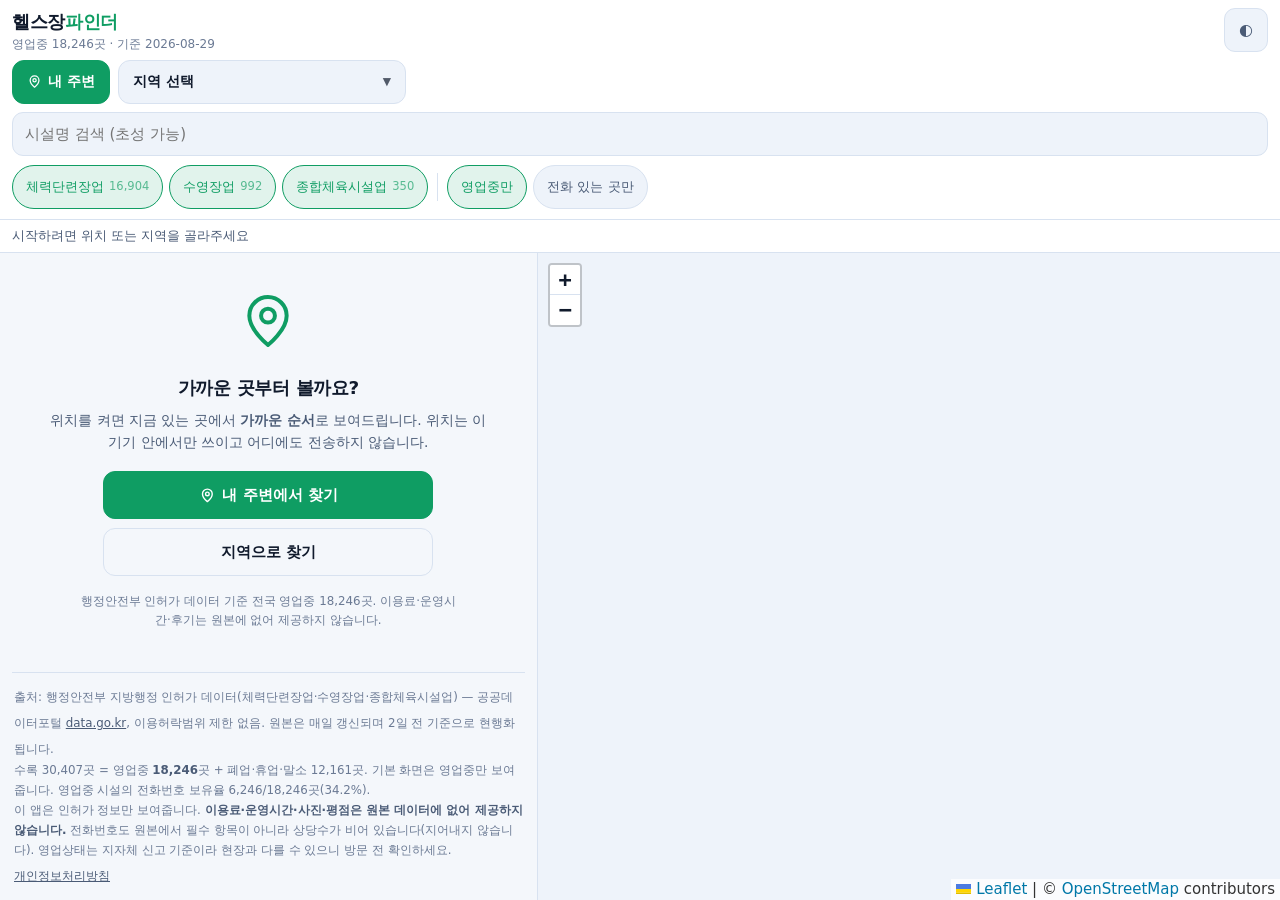
==== commit eb71d8b6: "헬스장파인더: 첫 화면을 '내 주변 거리순'으로, 전화 걸기를 주 행동으로 손님눈 품질감사(4/10) P1 8건 + 상세화면 주 행동 전환.  첫 화면 - 위치 권한이 이미 허용돼" ====
--- a/gym-finder/index.html
+++ b/gym-finder/index.html
@@ -3,15 +3,15 @@
 <head>
 <meta charset="UTF-8">
 <meta name="viewport" content="width=device-width, initial-scale=1.0, viewport-fit=cover">
-<title>헬스장파인더 — 전국 헬스장·수영장 위치와 영업상태</title>
-<meta name="description" content="행정안전부 인허가 데이터로 만든 전국 체력단련장·수영장·종합체육시설 디렉토리. 시도·시군구별 위치, 영업/휴업/폐업 상태를 지도와 목록으로 확인합니다.">
+<title>헬스장파인더 — 내 주변 헬스장·수영장 찾기</title>
+<meta name="description" content="행정안전부 인허가 데이터로 만든 전국 체력단련장·수영장·종합체육시설 디렉토리. 내 위치에서 가까운 순으로 보고, 전화번호가 있으면 바로 걸 수 있습니다.">
 <meta name="theme-color" content="#0f172a">
 <meta name="color-scheme" content="dark light">
 <link rel="manifest" href="manifest.json">
 <link rel="icon" type="image/png" href="icon-192.png">
 <link rel="apple-touch-icon" href="icon-192.png">
 <meta property="og:type" content="website">
-<meta property="og:title" content="헬스장파인더 — 전국 헬스장·수영장 위치와 영업상태">
+<meta property="og:title" content="헬스장파인더 — 내 주변 헬스장·수영장 찾기">
 <meta property="og:description" content="행정안전부 인허가 데이터 기반 전국 체력단련장·수영장 디렉토리">
 <link rel="stylesheet" href="vendor/leaflet.css">
 <style>
@@ -21,94 +21,138 @@
     --accent:#34d399; --accent-fg:#052e1b; --accent-soft:rgba(52,211,153,.14);
     --open:#34d399; --rest:#fbbf24; --closed:#f87171; --void:#94a3b8;
     --radius:14px; --shadow:0 8px 28px rgba(0,0,0,.38);
+    --tap:44px;                 /* 최소 터치 타겟 */
   }
   html[data-theme="light"]{
     --bg:#f4f7fb; --surface:#ffffff; --surface-2:#eef3fa; --line:#d8e2f0;
-    --fg:#101a2c; --fg-dim:#4a5b76; --fg-mute:#7c8aa3;
+    --fg:#101a2c; --fg-dim:#4a5b76; --fg-mute:#6b7a94;
     --accent:#0f9d63; --accent-fg:#ffffff; --accent-soft:rgba(15,157,99,.12);
-    --open:#0f9d63; --rest:#b7791f; --closed:#d64545; --void:#8494ab;
+    --open:#0f9d63; --rest:#a06a10; --closed:#d64545; --void:#7a8aa1;
     --shadow:0 8px 24px rgba(16,26,44,.10);
   }
   *{box-sizing:border-box}
-  html,body{height:100%}
+  html{height:100%}
   body{
     margin:0; background:var(--bg); color:var(--fg);
     font-family:-apple-system,BlinkMacSystemFont,"Malgun Gothic","맑은 고딕",
       "Apple SD Gothic Neo","Noto Sans KR",system-ui,sans-serif;
     font-size:15px; line-height:1.5; -webkit-text-size-adjust:100%;
+    /* 글자확대 시에도 레이아웃이 무너지지 않도록 높이 계산을 JS 가 아닌
+       flex 에 맡긴다. (예전엔 main 높이를 calc(100vh - 헤더높이) 로 박아넣어서
+       헤더가 커지면 목록이 사라졌다.) */
+    height:100vh; height:100dvh;
+    display:flex; flex-direction:column; overflow:hidden;
   }
   button,select,input{font:inherit; color:inherit}
   button{cursor:pointer}
+  :focus-visible{outline:2px solid var(--accent); outline-offset:2px}
 
   /* ---------- header ---------- */
   header{
-    position:sticky; top:0; z-index:600; background:var(--surface);
-    border-bottom:1px solid var(--line); padding:10px 14px calc(10px + env(safe-area-inset-bottom,0px)*0);
-  }
-  .bar{display:flex; align-items:center; gap:10px}
-  .brand{display:flex; flex-direction:column; align-items:flex-start; gap:0; min-width:0}
-  .brand h1{margin:0; font-size:18px; font-weight:800; letter-spacing:-.02em; white-space:nowrap}
+    flex:none; background:var(--surface); border-bottom:1px solid var(--line);
+    padding:8px 12px 9px;
+    /* 하드 상한 — 글자를 아무리 키워도 헤더가 화면의 38% 를 넘지 못한다.
+       (건수·목록/지도 줄은 header 밖으로 빼서 항상 보이게 했다.) */
+    max-height:38vh; overflow-y:auto; overscroll-behavior:contain;
+  }
+  .bar{display:flex; align-items:center; gap:8px; min-width:0}
+  .brand{display:flex; flex-direction:column; align-items:flex-start; min-width:0; flex:1}
+  .brand h1{margin:0; font-size:1.15rem; font-weight:800; letter-spacing:-.02em;
+    white-space:nowrap; overflow:hidden; text-overflow:ellipsis; max-width:100%}
   .brand .dot{color:var(--accent)}
-  .brand small{color:var(--fg-mute); font-size:11px; white-space:nowrap;
-    overflow:hidden; text-overflow:ellipsis; max-width:100%}
+  .brand small{color:var(--fg-mute); font-size:.75rem; line-height:1.35;
+    overflow:hidden; text-overflow:ellipsis; max-width:100%; white-space:nowrap}
+  .icon-btn{
+    flex:none; background:var(--surface-2); border:1px solid var(--line); color:var(--fg-dim);
+    border-radius:11px; min-width:var(--tap); min-height:var(--tap);
+    display:grid; place-items:center; font-size:1rem;
+  }
+  .icon-btn:hover{color:var(--fg); border-color:var(--accent)}
+
+  /* 내 주변 / 지역 — 이 앱의 주 행동. 라벨을 반드시 붙인다. */
+  .quick{display:flex; gap:8px; margin-top:8px; flex-wrap:wrap}
+  .qbtn{
+    display:inline-flex; align-items:center; justify-content:center; gap:6px;
+    min-height:var(--tap); padding:6px 14px; border-radius:12px;
+    border:1px solid var(--line); background:var(--surface-2); color:var(--fg);
+    font-size:.9rem; font-weight:600; min-width:0;
+  }
+  .qbtn svg{flex:none; width:1.05em; height:1.05em}
+  .qbtn .lbl{overflow:hidden; text-overflow:ellipsis; white-space:nowrap; min-width:0}
+  /* em 기준 폭 — 글자를 키우면 눌려 잘리는 대신 다음 줄로 내려간다 */
+  .qbtn.near{flex:0 1 auto; background:var(--accent); border-color:var(--accent);
+    color:var(--accent-fg); font-weight:700}
+  .qbtn.near[aria-pressed="true"]{box-shadow:inset 0 0 0 2px rgba(255,255,255,.28)}
+  .qbtn.region{flex:1 1 12em; justify-content:space-between; text-align:left}
+  .qbtn .caret{flex:none; opacity:.7; font-size:.75em}
+
+  /* ---------- 검색 ---------- */
+  .field{position:relative; margin-top:8px; min-width:0}
+  input[type="search"]{
+    width:100%; background:var(--surface-2); border:1px solid var(--line);
+    color:var(--fg); border-radius:11px; padding:0 12px; min-height:var(--tap);
+    outline:none; min-width:0; -webkit-appearance:none; appearance:none;
+    text-overflow:ellipsis;
+  }
+  input::placeholder{text-overflow:ellipsis}
+  input:focus{border-color:var(--accent)}
+  input[type="search"]::-webkit-search-cancel-button{filter:invert(.5)}
+
+  /* ---------- 필터 칩 ---------- */
+  .chipsWrap{position:relative; margin-top:8px}
+  /* 양옆이 잘려 있다는 사실을 페이드로 알린다(스크롤 힌트) */
+  .chipsWrap::after,.chipsWrap::before{
+    content:""; position:absolute; top:0; bottom:0; width:30px;
+    pointer-events:none; opacity:0; transition:opacity .15s; z-index:1;
+  }
+  .chipsWrap::after{right:0; background:linear-gradient(to right,transparent,var(--surface))}
+  .chipsWrap::before{left:0; background:linear-gradient(to left,transparent,var(--surface))}
+  .chipsWrap[data-more="1"]::after{opacity:1}
+  .chipsWrap[data-back="1"]::before{opacity:1}
+  .chips{
+    display:flex; gap:6px; flex-wrap:nowrap; overflow-x:auto;
+    scrollbar-width:none; -ms-overflow-style:none; padding:1px 0;
+  }
+  .chips::-webkit-scrollbar{display:none}
+  .chip{
+    flex:none; display:inline-flex; align-items:center; gap:5px;
+    background:var(--surface-2); border:1px solid var(--line); color:var(--fg-dim);
+    border-radius:999px; padding:0 13px; min-height:var(--tap);
+    font-size:.83rem; white-space:nowrap;
+  }
+  .chip[aria-pressed="true"]{background:var(--accent-soft); border-color:var(--accent); color:var(--accent)}
+  .chip .cnt{opacity:.65; font-size:.72rem}
+  .chipdiv{flex:none; width:1px; background:var(--line); margin:8px 3px; align-self:stretch}
+
+  /* 건수와 목록/지도 전환은 헤더 상한에 걸려 잘리면 안 되므로 header 밖에 둔다. */
+  .summary{
+    flex:none; display:flex; align-items:center; gap:8px;
+    background:var(--surface); border-bottom:1px solid var(--line);
+    padding:6px 12px 7px; font-size:.8rem; color:var(--fg-dim);
+    flex-wrap:wrap; min-width:0;
+  }
+  .summary b{color:var(--fg); font-variant-numeric:tabular-nums}
+  #countLine{min-width:0; overflow:hidden; text-overflow:ellipsis}
+  .viewtabs{display:none; gap:6px; margin-left:auto; flex:none}
+
+  /* 목록을 내리면 브랜드줄·업종칩을 접어 화면을 돌려준다 */
+  header.compact .bar,
+  header.compact .chipsWrap{display:none}
+
+  /* ---------- layout ---------- */
+  main{flex:1; min-height:0; display:grid; grid-template-columns:1fr}
   @media (min-width:900px){
-    .brand{flex-direction:row; align-items:baseline; gap:9px}
-  }
-  .spacer{flex:1}
-  .icon-btn{
-    background:var(--surface-2); border:1px solid var(--line); color:var(--fg-dim);
-    border-radius:10px; width:36px; height:36px; display:grid; place-items:center; font-size:15px;
-  }
-  .icon-btn:hover{color:var(--fg); border-color:var(--accent)}
-
-  /* ---------- filters ---------- */
-  .filters{display:flex; flex-wrap:wrap; gap:8px; margin-top:9px}
-  .field{position:relative; flex:1 1 140px; min-width:0; max-width:300px}
-  .field.search{flex:1 1 100%; order:-1; max-width:none}
-  @media (min-width:900px){
-    .field.search{flex:1 1 300px; order:0; max-width:420px}
-  }
-  select,input[type="search"]{
-    width:100%; background:var(--surface-2); border:1px solid var(--line);
-    color:var(--fg); border-radius:10px; padding:9px 11px; outline:none; min-width:0;
-    -webkit-appearance:none; appearance:none;
-  }
-  select{background-image:linear-gradient(45deg,transparent 50%,var(--fg-mute) 50%),
-    linear-gradient(135deg,var(--fg-mute) 50%,transparent 50%);
-    background-position:calc(100% - 16px) 17px, calc(100% - 11px) 17px;
-    background-size:5px 5px,5px 5px; background-repeat:no-repeat; padding-right:30px}
-  input[type="search"]::-webkit-search-cancel-button{filter:invert(.5)}
-  select:focus,input:focus{border-color:var(--accent)}
-  .chips{display:flex; gap:6px; flex-wrap:nowrap; margin-top:8px;
-    overflow-x:auto; scrollbar-width:none; -ms-overflow-style:none; padding-bottom:1px}
-  .chips::-webkit-scrollbar{display:none}
-  @media (min-width:900px){ .chips{flex-wrap:wrap; overflow:visible} }
-  .chip{
-    background:var(--surface-2); border:1px solid var(--line); color:var(--fg-dim);
-    border-radius:999px; padding:5px 12px; font-size:13px; white-space:nowrap;
-  }
-  .chip[aria-pressed="true"]{background:var(--accent-soft); border-color:var(--accent); color:var(--accent)}
-  .chip .cnt{opacity:.65; font-size:11px; margin-left:4px}
-
-  .summary{
-    display:flex; align-items:center; gap:8px; margin-top:9px;
-    font-size:12.5px; color:var(--fg-dim); flex-wrap:wrap;
-  }
-  .summary b{color:var(--fg); font-variant-numeric:tabular-nums}
-  .viewtabs{display:none; gap:6px; margin-left:auto}
-  .viewtabs .chip{padding:5px 14px}
-
-  /* ---------- layout ---------- */
-  main{display:grid; grid-template-columns:1fr; height:calc(100vh - var(--head,208px)); min-height:340px}
-  @media (min-width:900px){ main{grid-template-columns:minmax(360px,42%) 1fr} }
-  .pane{min-height:0; overflow:hidden; display:flex; flex-direction:column}
+    main{grid-template-columns:minmax(360px,42%) 1fr}
+    .qbtn.region{flex:0 1 20em}
+  }
+  .pane{min-height:0; min-width:0; overflow:hidden; display:flex; flex-direction:column}
   #listPane{border-right:1px solid var(--line)}
   #mapPane{position:relative}
   #map{position:absolute; inset:0; background:var(--surface-2)}
   .maphint{
-    position:absolute; left:56px; right:10px; top:10px; z-index:500;
+    position:absolute; left:52px; right:8px; top:8px; z-index:500;
     background:var(--surface); border:1px solid var(--line); border-radius:10px;
-    padding:7px 11px; font-size:12px; color:var(--fg-dim); box-shadow:var(--shadow);
+    padding:7px 11px; font-size:.75rem; color:var(--fg-dim); box-shadow:var(--shadow);
   }
   @media (max-width:899px){
     main{grid-template-columns:1fr}
@@ -118,117 +162,215 @@
     body[data-view="map"] #mapPane{display:flex}
   }
 
-  /* ---------- list ---------- */
-  .listwrap{overflow-y:auto; -webkit-overflow-scrolling:touch; padding:10px 12px 40px; flex:1}
+  /* ---------- 목록 ---------- */
+  .listwrap{overflow-y:auto; -webkit-overflow-scrolling:touch; padding:10px 12px 0; flex:1}
   .card{
+    display:flex; align-items:stretch; gap:8px;
     background:var(--surface); border:1px solid var(--line); border-radius:var(--radius);
-    padding:11px 13px; margin-bottom:8px; display:block; width:100%; text-align:left;
+    margin-bottom:8px; overflow:hidden;
   }
   .card:hover{border-color:var(--accent)}
   .card.active{border-color:var(--accent); background:var(--accent-soft)}
-  .card .top{display:flex; align-items:center; gap:7px; margin-bottom:4px}
-  .card .name{font-weight:700; font-size:15px; letter-spacing:-.01em;
+  .cardmain{
+    flex:1; min-width:0; background:none; border:0; text-align:left;
+    padding:11px 4px 11px 13px; color:inherit;
+  }
+  .card .top{display:flex; align-items:center; gap:7px; margin-bottom:3px; min-width:0}
+  .card .name{font-weight:700; font-size:.95rem; letter-spacing:-.01em; min-width:0;
     overflow:hidden; text-overflow:ellipsis; white-space:nowrap}
-  .badge{font-size:11px; padding:2px 7px; border-radius:999px; white-space:nowrap; flex:none;
+  .badge{font-size:.7rem; padding:1px 7px; border-radius:999px; white-space:nowrap; flex:none;
     border:1px solid currentColor; font-weight:600}
   .b-open{color:var(--open)} .b-rest{color:var(--rest)}
   .b-closed{color:var(--closed)} .b-void{color:var(--void)}
-  .card .addr{font-size:12.5px; color:var(--fg-dim); overflow:hidden;
+  .card .addr{font-size:.8rem; color:var(--fg-dim); overflow:hidden;
     text-overflow:ellipsis; white-space:nowrap}
-  .card .meta{font-size:11.5px; color:var(--fg-mute); margin-top:3px;
-    display:flex; gap:8px; flex-wrap:wrap}
-  .empty{text-align:center; color:var(--fg-mute); padding:48px 16px; font-size:14px}
-  .empty b{display:block; color:var(--fg-dim); margin-bottom:6px; font-size:15px}
-  .more{width:100%; padding:11px; border-radius:10px; background:var(--surface-2);
-    border:1px solid var(--line); color:var(--fg-dim); margin-top:4px}
-
-  /* ---------- detail sheet ---------- */
+  .card .meta{font-size:.74rem; color:var(--fg-mute); margin-top:3px;
+    display:flex; gap:7px; flex-wrap:wrap}
+  .card .meta .d{color:var(--accent); font-weight:700}
+  /* 앱 안에서 끝나는 행동 — 카드에서 바로 전화 */
+  .callbtn{
+    flex:none; width:3.9em; min-width:var(--tap); display:flex; flex-direction:column;
+    align-items:center; justify-content:center; gap:2px; text-decoration:none;
+    background:var(--accent-soft); color:var(--accent); border-left:1px solid var(--line);
+    font-size:.68rem; font-weight:700;
+  }
+  .callbtn svg{width:1.35em; height:1.35em}
+  .callbtn:hover{background:var(--accent); color:var(--accent-fg)}
+
+  .empty{text-align:center; color:var(--fg-mute); padding:40px 16px; font-size:.9rem}
+  .empty b{display:block; color:var(--fg-dim); margin-bottom:6px; font-size:1rem}
+  .more{width:100%; min-height:var(--tap); padding:11px; border-radius:11px;
+    background:var(--surface-2); border:1px solid var(--line); color:var(--fg-dim); margin-top:4px}
+
+  /* ---------- 첫 화면 안내 ---------- */
+  .intro{padding:26px 18px 10px; text-align:center}
+  .intro .ill{width:64px; height:64px; margin:0 auto 14px; color:var(--accent)}
+  .intro h2{margin:0 0 8px; font-size:1.15rem; letter-spacing:-.02em}
+  .intro p{margin:0 auto 18px; max-width:32em; color:var(--fg-dim); font-size:.86rem; line-height:1.6}
+  .intro .btns{display:flex; flex-direction:column; gap:9px; max-width:22em; margin:0 auto}
+  .btn-primary,.btn-ghost{
+    min-height:48px; border-radius:12px; font-size:.95rem; font-weight:700;
+    display:inline-flex; align-items:center; justify-content:center; gap:7px;
+    border:1px solid var(--accent);
+  }
+  .btn-primary{background:var(--accent); color:var(--accent-fg)}
+  .btn-ghost{background:transparent; color:var(--fg); border-color:var(--line)}
+  .intro .fine{margin-top:16px; font-size:.74rem; color:var(--fg-mute); line-height:1.6}
+
+  /* ---------- 시트 ---------- */
   .scrim{position:fixed; inset:0; background:rgba(3,7,16,.55); z-index:900; display:none}
   .scrim.on{display:block}
   .sheet{
     position:fixed; z-index:901; background:var(--surface); border:1px solid var(--line);
-    box-shadow:var(--shadow); display:none; overflow-y:auto;
-    left:0; right:0; bottom:0; max-height:82vh; border-radius:18px 18px 0 0;
+    box-shadow:var(--shadow); display:none; overflow-y:auto; overscroll-behavior:contain;
+    left:0; right:0; bottom:0; max-height:86vh; border-radius:18px 18px 0 0;
     padding:16px 16px calc(22px + env(safe-area-inset-bottom,0px));
   }
   .sheet.on{display:block}
   @media (min-width:900px){
     .sheet{left:50%; right:auto; top:50%; bottom:auto; transform:translate(-50%,-50%);
-      width:min(520px,92vw); max-height:82vh; border-radius:16px}
-  }
-  .sheet h2{margin:0 0 4px; font-size:19px; letter-spacing:-.02em; padding-right:36px}
-  .sheet .close{position:absolute; top:12px; right:12px}
-  .kv{display:grid; grid-template-columns:78px 1fr; gap:7px 10px; margin:14px 0 0; font-size:14px}
-  .kv dt{color:var(--fg-mute); font-size:12.5px; padding-top:1px}
-  .kv dd{margin:0; word-break:break-word}
-  .links{display:flex; gap:8px; flex-wrap:wrap; margin-top:16px}
+      width:min(540px,92vw); max-height:86vh; border-radius:16px}
+  }
+  .sheet h2{margin:0 0 5px; font-size:1.15rem; letter-spacing:-.02em; padding-right:52px}
+  .sheet .close{position:absolute; top:10px; right:12px}
+  .kv{display:grid; grid-template-columns:minmax(0,4.6em) minmax(0,1fr);
+    gap:7px 10px; margin:14px 0 0; font-size:.88rem}
+  .kv dt{color:var(--fg-mute); font-size:.78rem; padding-top:2px}
+  .kv dd{margin:0; word-break:break-word; min-width:0}
+
+  /* 상세화면 1순위 = 전화 걸기. 지도 앱은 보조. */
+  .callbig{
+    display:flex; align-items:center; justify-content:center; gap:9px;
+    margin-top:14px; min-height:52px; border-radius:13px; text-decoration:none;
+    background:var(--accent); color:var(--accent-fg); font-weight:800; font-size:1.02rem;
+    border:1px solid var(--accent);
+  }
+  .callbig svg{width:1.15em; height:1.15em}
+  .nophone{
+    margin-top:14px; padding:11px 13px; border-radius:12px; font-size:.82rem; line-height:1.55;
+    background:var(--surface-2); border:1px dashed var(--line); color:var(--fg-dim);
+  }
+  .maplinks{margin-top:12px}
+  .maplinks .lbl{font-size:.75rem; color:var(--fg-mute); margin-bottom:6px}
+  .links{display:flex; gap:7px; flex-wrap:wrap}
   .links a{
-    flex:1 1 auto; text-align:center; text-decoration:none; padding:10px 12px; border-radius:10px;
-    background:var(--surface-2); border:1px solid var(--line); color:var(--fg-dim); font-size:13.5px;
-  }
-  .links a.primary{background:var(--accent); border-color:var(--accent); color:var(--accent-fg); font-weight:700}
+    flex:1 1 6em; text-align:center; text-decoration:none; padding:0 10px;
+    min-height:var(--tap); display:inline-flex; align-items:center; justify-content:center;
+    border-radius:11px; background:var(--surface-2); border:1px solid var(--line);
+    color:var(--fg-dim); font-size:.82rem;
+  }
+  .links a:hover{border-color:var(--accent); color:var(--fg)}
+  details.raw{margin-top:14px; border-top:1px solid var(--line); padding-top:10px}
+  details.raw summary{
+    cursor:pointer; font-size:.78rem; color:var(--fg-mute);
+    min-height:var(--tap); display:flex; align-items:center;
+  }
+  details.raw .kv{margin-top:4px; font-size:.8rem}
   .notice{
-    margin-top:14px; padding:10px 12px; border-radius:10px; font-size:12.5px;
-    background:var(--surface-2); border:1px solid var(--line); color:var(--fg-mute); line-height:1.55;
-  }
+    margin-top:14px; padding:10px 12px; border-radius:11px; font-size:.78rem;
+    background:var(--surface-2); border:1px solid var(--line); color:var(--fg-mute); line-height:1.6;
+  }
+
+  /* 지역 선택 시트 */
+  .rgrid{display:grid; grid-template-columns:repeat(auto-fill,minmax(8.5em,1fr)); gap:7px; margin-top:12px}
+  .rbtn{
+    min-height:var(--tap); border-radius:11px; border:1px solid var(--line);
+    background:var(--surface-2); color:var(--fg); font-size:.85rem; padding:6px 9px;
+    display:flex; flex-direction:column; align-items:flex-start; justify-content:center; gap:1px;
+    text-align:left; min-width:0;
+  }
+  .rbtn:hover{border-color:var(--accent)}
+  .rbtn[aria-pressed="true"]{background:var(--accent-soft); border-color:var(--accent)}
+  .rbtn .rn{font-weight:600; overflow:hidden; text-overflow:ellipsis; white-space:nowrap; max-width:100%}
+  .rbtn .rc{font-size:.72rem; color:var(--fg-mute)}
+  .backline{display:flex; align-items:center; gap:8px; margin-top:2px}
+  .backbtn{
+    min-height:var(--tap); padding:0 12px; border-radius:11px;
+    border:1px solid var(--line); background:var(--surface-2); color:var(--fg-dim); font-size:.85rem;
+  }
+
   footer{
-    border-top:1px solid var(--line); padding:14px 16px 26px; font-size:12px;
-    color:var(--fg-mute); background:var(--surface); line-height:1.6;
-  }
-  footer a{color:var(--fg-dim)}
+    border-top:1px solid var(--line); margin-top:14px; padding:14px 2px 26px;
+    font-size:.74rem; color:var(--fg-mute); line-height:1.7;
+  }
+  footer a{color:var(--fg-dim); display:inline-block; padding:6px 0}
+  footer b{color:var(--fg-dim)}
   .toast{
     position:fixed; left:50%; bottom:22px; transform:translateX(-50%); z-index:950;
     background:var(--surface); border:1px solid var(--line); color:var(--fg);
-    padding:9px 16px; border-radius:999px; font-size:13px; box-shadow:var(--shadow);
-    opacity:0; pointer-events:none; transition:opacity .18s;
+    padding:10px 16px; border-radius:999px; font-size:.82rem; box-shadow:var(--shadow);
+    opacity:0; pointer-events:none; transition:opacity .18s; max-width:88vw; text-align:center;
   }
   .toast.on{opacity:1}
   .leaflet-container{background:var(--surface-2); font:inherit}
   .leaflet-popup-content-wrapper,.leaflet-popup-tip{
     background:var(--surface); color:var(--fg); border:1px solid var(--line)}
-  .leaflet-popup-content{margin:10px 12px; font-size:13px}
+  .leaflet-popup-content{margin:10px 12px; font-size:.82rem}
   .leaflet-popup-content b{display:block; margin-bottom:3px}
   .leaflet-bar a{background:var(--surface); color:var(--fg); border-color:var(--line)}
   .leaflet-bar a:hover{background:var(--surface-2)}
+  @media (prefers-reduced-motion:reduce){*{transition:none !important}}
 </style>
 </head>
 <body data-view="list">
 
-<header>
+<header id="hdr">
   <div class="bar">
     <div class="brand">
       <h1>헬스장<span class="dot">파인더</span></h1>
       <small id="dataStamp">데이터 불러오는 중…</small>
     </div>
-    <div class="spacer"></div>
-    <button class="icon-btn" id="nearBtn" title="내 주변에서 찾기" aria-label="내 주변에서 찾기">◎</button>
     <button class="icon-btn" id="themeBtn" title="밝기 전환" aria-label="밝기 전환">◐</button>
   </div>
 
-  <div class="filters">
-    <div class="field search">
-      <input type="search" id="q" placeholder="시설명 검색 (초성 검색 가능 — 예: ㅅㅍㅊ)"
-             autocomplete="off" aria-label="시설명 검색">
-    </div>
-    <div class="field"><select id="sido" aria-label="시도 선택"></select></div>
-    <div class="field"><select id="sigungu" aria-label="시군구 선택"><option value="">시군구 전체</option></select></div>
+  <div class="quick">
+    <button class="qbtn near" id="nearBtn" aria-pressed="false">
+      <svg viewBox="0 0 24 24" fill="none" stroke="currentColor" stroke-width="2"
+           stroke-linecap="round" stroke-linejoin="round" aria-hidden="true">
+        <path d="M12 21s7-5.6 7-11a7 7 0 1 0-14 0c0 5.4 7 11 7 11z"/><circle cx="12" cy="10" r="2.6"/>
+      </svg>
+      <span class="lbl">내 주변</span>
+    </button>
+    <button class="qbtn region" id="regionBtn" aria-haspopup="dialog">
+      <span class="lbl" id="regionLabel">지역 선택</span>
+      <span class="caret" aria-hidden="true">▼</span>
+    </button>
   </div>
 
-  <div class="chips" id="catChips" role="group" aria-label="업종 필터"></div>
-
-  <div class="summary">
-    <span id="countLine">—</span>
-    <button class="chip" id="statusToggle" aria-pressed="true">영업중만</button>
-    <div class="viewtabs" role="group" aria-label="보기 전환">
-      <button class="chip" id="tabList" aria-pressed="true">목록</button>
-      <button class="chip" id="tabMap" aria-pressed="false">지도</button>
-    </div>
+  <div class="field">
+    <input type="search" id="q" placeholder="시설명 검색 (초성 가능)"
+           autocomplete="off" aria-label="시설명 검색">
+  </div>
+
+  <div class="chipsWrap" id="chipsWrap">
+    <div class="chips" id="catChips" role="group" aria-label="업종·조건 필터"></div>
   </div>
 </header>
 
+<div class="summary" id="summaryBar">
+  <span id="countLine">—</span>
+  <div class="viewtabs" role="group" aria-label="보기 전환">
+    <button class="chip" id="tabList" aria-pressed="true">목록</button>
+    <button class="chip" id="tabMap" aria-pressed="false">지도</button>
+  </div>
+</div>
+
 <main>
   <section class="pane" id="listPane">
-    <div class="listwrap" id="listWrap"><div class="empty">불러오는 중…</div></div>
+    <div class="listwrap" id="listWrap">
+      <div id="listItems"><div class="empty">불러오는 중…</div></div>
+      <footer>
+        출처: 행정안전부 지방행정 인허가 데이터(체력단련장업·수영장업·종합체육시설업) —
+        공공데이터포털 <a href="https://www.data.go.kr/" target="_blank" rel="noopener">data.go.kr</a>,
+        이용허락범위 제한 없음. 원본은 매일 갱신되며 2일 전 기준으로 현행화됩니다.<br>
+        <span id="footStats"></span><br>
+        이 앱은 인허가 정보만 보여줍니다.
+        <b>이용료·운영시간·사진·평점은 원본 데이터에 없어 제공하지 않습니다.</b>
+        전화번호도 원본에서 필수 항목이 아니라 상당수가 비어 있습니다(지어내지 않습니다).
+        영업상태는 지자체 신고 기준이라 현장과 다를 수 있으니 방문 전 확인하세요.
+        <a href="privacy.html">개인정보처리방침</a>
+      </footer>
+    </div>
   </section>
   <section class="pane" id="mapPane">
     <div id="map"></div>
@@ -236,17 +378,9 @@
   </section>
 </main>
 
-<footer>
-  출처: 행정안전부 지방행정 인허가 데이터(체력단련장업·수영장업·종합체육시설업) —
-  공공데이터포털 <a href="https://www.data.go.kr/" target="_blank" rel="noopener">data.go.kr</a>,
-  이용허락범위 제한 없음. 원본은 매일 갱신되며 2일 전 기준으로 현행화됩니다.<br>
-  이 앱은 인허가 정보만 보여줍니다. <b>이용료·운영시간·시설·평점 정보는 원본 데이터에 없으므로 제공하지 않습니다.</b>
-  영업상태는 지자체 신고 기준이라 현장 상황과 다를 수 있으니 방문 전 확인하세요.
-  <a href="privacy.html">개인정보처리방침</a>
-</footer>
-
 <div class="scrim" id="scrim"></div>
 <aside class="sheet" id="sheet" role="dialog" aria-modal="true" aria-labelledby="sheetName"></aside>
+<aside class="sheet" id="regionSheet" role="dialog" aria-modal="true" aria-label="지역 선택"></aside>
 <div class="toast" id="toast"></div>
 
 <script src="vendor/leaflet.js"></script>
@@ -259,12 +393,16 @@
 var CACHE = {};                 // slug -> 시설 배열
 var rows = [];                  // 현재 시도의 전체 배열
 var view = [];                  // 필터 통과분
-var shown = 0;                  // 목록에 그린 개수
+var shown = 0;
 var PAGE = 40;
 var MAX_MARKERS = 2500;
 var activeId = null;
 var here = null;                // 내 위치 [lat,lng]
+var nearMode = false;           // 거리순 정렬 중인지
 var map = null, layer = null, meMarker = null;
+var started = false;            // 지역이 한 번이라도 로드됐는지
+
+var S = { sido:"", sgg:"", openOnly:true, phoneOnly:false };
 
 var STATUS_CLASS = {1:"b-open", 2:"b-rest", 3:"b-closed", 4:"b-void", 5:"b-void"};
 
@@ -275,6 +413,10 @@
   });
 };
 var fmt = function(n){ return Number(n).toLocaleString("ko-KR"); };
+
+var SVG_PHONE = '<svg viewBox="0 0 24 24" fill="none" stroke="currentColor" stroke-width="2"' +
+  ' stroke-linecap="round" stroke-linejoin="round" aria-hidden="true">' +
+  '<path d="M22 16.9v3a2 2 0 0 1-2.2 2 19.8 19.8 0 0 1-8.6-3.1 19.5 19.5 0 0 1-6-6A19.8 19.8 0 0 1 2.1 4.2 2 2 0 0 1 4.1 2h3a2 2 0 0 1 2 1.7c.1 1 .4 1.9.7 2.8a2 2 0 0 1-.5 2.1L8.1 9.9a16 16 0 0 0 6 6l1.3-1.2a2 2 0 0 1 2.1-.5c.9.3 1.8.6 2.8.7a2 2 0 0 1 1.7 2z"/></svg>';
 
 /* 원본 전화번호는 구분기호 없이 들어온다(예: 025867721). 숫자는 그대로 두고 보기 좋게만 끊는다. */
 function fmtPhone(p){
@@ -285,10 +427,13 @@
   }
   if(d.length === 10) return d.slice(0,3) + "-" + d.slice(3,6) + "-" + d.slice(6);
   if(d.length === 11) return d.slice(0,3) + "-" + d.slice(3,7) + "-" + d.slice(7);
-  // 지역번호 없이 등록된 국번(7~8자리)도 읽기 쉽게 끊어준다
   if(d.length === 8)  return d.slice(0,4) + "-" + d.slice(4);
   if(d.length === 7)  return d.slice(0,3) + "-" + d.slice(3);
   return p;
+}
+function fmtDist(km){
+  if(km == null || !isFinite(km)) return "";
+  return km < 1 ? Math.round(km * 1000) + "m" : km.toFixed(1) + "km";
 }
 
 /* ============ 초성 검색 ============ */
@@ -320,7 +465,7 @@
   el.textContent = msg;
   el.classList.add("on");
   clearTimeout(toastT);
-  toastT = setTimeout(function(){ el.classList.remove("on"); }, 2600);
+  toastT = setTimeout(function(){ el.classList.remove("on"); }, 2800);
 }
 
 /* ============ 테마 ============ */
@@ -343,14 +488,32 @@
   setTheme(document.documentElement.getAttribute("data-theme") === "light" ? "dark" : "light");
 });
 
-/* ============ 헤더 높이 -> 본문 높이 ============ */
-function syncHeight(){
-  var h = document.querySelector("header").offsetHeight;
-  document.documentElement.style.setProperty("--head", h + "px");
-  document.querySelector("main").style.height = "calc(100vh - " + h + "px)";
-  if(map) map.invalidateSize();
-}
-window.addEventListener("resize", syncHeight);
+/* ============ 레이어(시트) + 안드로이드 뒤로가기 ============
+   시트가 열려 있을 때 기기 뒤로가기는 앱을 나가는 게 아니라 시트만 닫아야 한다. */
+var layerOpen = null;   // "detail" | "region" | null
+function openLayer(kind){
+  if(!layerOpen){
+    try{ history.pushState({ gfLayer:1 }, ""); }catch(e){}
+  }
+  layerOpen = kind;
+  $("scrim").classList.add("on");
+}
+function hideLayers(){
+  $("sheet").classList.remove("on");
+  $("regionSheet").classList.remove("on");
+  $("scrim").classList.remove("on");
+}
+function closeLayer(fromPop){
+  if(!layerOpen){ hideLayers(); return; }
+  layerOpen = null;
+  hideLayers();
+  if(!fromPop){
+    try{ history.back(); }catch(e){}
+  }
+}
+window.addEventListener("popstate", function(){
+  if(layerOpen) closeLayer(true);
+});
 
 /* ============ 부트 ============ */
 fetch("data/index.json")
@@ -360,73 +523,166 @@
   })
   .then(function(j){ IDX = j; boot(); })
   .catch(function(e){
-    $("listWrap").innerHTML =
+    $("listItems").innerHTML =
       '<div class="empty"><b>데이터를 불러오지 못했습니다</b>' + esc(e.message) + "</div>";
   });
 
 function boot(){
+  /* 헤드라인은 '영업중' 기준으로 정직하게. 전체 30,375곳에는 폐업 12,143곳이 섞여 있다. */
   $("dataStamp").textContent =
-    "전국 " + fmt(IDX.total) + "곳 · 기준 " + (IDX.sourceUpdatedAt || "").slice(0, 10);
-
-  // 업종 칩
+    "영업중 " + fmt(IDX.totalOpen) + "곳 · 기준 " + (IDX.sourceUpdatedAt || "").slice(0, 10);
+  var dead = IDX.total - IDX.totalOpen;
+  $("footStats").innerHTML =
+    "수록 " + fmt(IDX.total) + "곳 = 영업중 <b>" + fmt(IDX.totalOpen) + "</b>곳 + 폐업·휴업·말소 " +
+    fmt(dead) + "곳. 기본 화면은 영업중만 보여줍니다." +
+    (IDX.phone ? " 영업중 시설의 전화번호 보유율 " +
+      fmt(IDX.phone.openWithPhone) + "/" + fmt(IDX.phone.openTotal) + "곳(" +
+      (100 - IDX.phone.missingPct).toFixed(1) + "%)." : "");
+
+  buildChips();
+
+  $("q").addEventListener("input", debounce(refresh, 160));
+  $("tabList").addEventListener("click", function(){ setView("list"); });
+  $("tabMap").addEventListener("click", function(){ setView("map"); });
+  $("nearBtn").addEventListener("click", function(){ nearMe(false); });
+  $("regionBtn").addEventListener("click", function(){ openRegionSheet(); });
+  $("scrim").addEventListener("click", function(){ closeLayer(false); });
+  document.addEventListener("keydown", function(e){
+    if(e.key === "Escape" && layerOpen) closeLayer(false);
+  });
+
+  initMap();
+  watchChipOverflow();
+  watchHeaderCompact();
+  decideStart();
+}
+
+function debounce(fn, ms){
+  var t = null;
+  return function(){ clearTimeout(t); t = setTimeout(fn, ms); };
+}
+
+/* ---- 업종·조건 칩 ---- */
+function buildChips(){
   var chips = $("catChips");
   IDX.categories.forEach(function(name, i){
     var b = document.createElement("button");
     b.className = "chip";
     b.dataset.cat = i;
     b.setAttribute("aria-pressed", "true");
-    b.innerHTML = esc(name) + '<span class="cnt">' + fmt(IDX.byCategory[i].total) + "</span>";
+    b.innerHTML = esc(name) + '<span class="cnt">' + fmt(IDX.byCategory[i].open) + "</span>";
     b.addEventListener("click", function(){
       var on = b.getAttribute("aria-pressed") === "true";
-      // 마지막 하나는 끄지 못하게
-      if(on && chips.querySelectorAll('[aria-pressed="true"]').length === 1) return;
+      if(on && chips.querySelectorAll("[data-cat][aria-pressed=\"true\"]").length === 1) return;
       b.setAttribute("aria-pressed", on ? "false" : "true");
       refresh();
     });
     chips.appendChild(b);
   });
 
-  // 시도
-  var sel = $("sido");
-  IDX.regions.forEach(function(r){
-    var o = document.createElement("option");
-    o.value = r.slug;
-    o.textContent = r.name + " (" + fmt(r.open) + ")";
-    sel.appendChild(o);
-  });
-  var last = null;
-  try{ last = localStorage.getItem("gf.sido"); }catch(e){}
-  sel.value = (last && IDX.regions.some(function(r){ return r.slug === last; }))
-    ? last : IDX.regions[0].slug;
-
-  sel.addEventListener("change", function(){
-    try{ localStorage.setItem("gf.sido", sel.value); }catch(e){}
-    loadRegion(sel.value);
-  });
-  $("sigungu").addEventListener("change", refresh);
-  $("statusToggle").addEventListener("click", function(){
-    var b = $("statusToggle");
-    var on = b.getAttribute("aria-pressed") === "true";
-    b.setAttribute("aria-pressed", on ? "false" : "true");
-    b.textContent = on ? "전체 상태" : "영업중만";
+  var div = document.createElement("div");
+  div.className = "chipdiv";
+  div.setAttribute("aria-hidden", "true");
+  chips.appendChild(div);
+
+  var st = document.createElement("button");
+  st.className = "chip"; st.id = "statusToggle";
+  st.setAttribute("aria-pressed", "true");
+  st.textContent = "영업중만";
+  st.addEventListener("click", function(){
+    S.openOnly = !S.openOnly;
+    st.setAttribute("aria-pressed", String(S.openOnly));
+    st.textContent = S.openOnly ? "영업중만" : "전체 상태";
     refresh();
   });
-
-  var t = null;
-  $("q").addEventListener("input", function(){
-    clearTimeout(t);
-    t = setTimeout(refresh, 160);
-  });
-
-  $("tabList").addEventListener("click", function(){ setView("list"); });
-  $("tabMap").addEventListener("click", function(){ setView("map"); });
-  $("nearBtn").addEventListener("click", nearMe);
-  $("scrim").addEventListener("click", closeSheet);
-  document.addEventListener("keydown", function(e){ if(e.key === "Escape") closeSheet(); });
-
-  initMap();
-  loadRegion(sel.value);
-  syncHeight();
+  chips.appendChild(st);
+
+  /* 전화번호 결측이 많다는 사실을 숨기지 않고, 대신 '걸 수 있는 곳만' 고르게 해준다. */
+  var ph = document.createElement("button");
+  ph.className = "chip"; ph.id = "phoneToggle";
+  ph.setAttribute("aria-pressed", "false");
+  ph.textContent = "전화 있는 곳만";
+  ph.addEventListener("click", function(){
+    S.phoneOnly = !S.phoneOnly;
+    ph.setAttribute("aria-pressed", String(S.phoneOnly));
+    refresh();
+  });
+  chips.appendChild(ph);
+}
+
+/* 업종 칩 행이 잘려 있으면 오른쪽 페이드로 알린다 */
+function watchChipOverflow(){
+  var wrap = $("chipsWrap"), el = $("catChips");
+  function upd(){
+    wrap.dataset.more = (el.scrollWidth - el.clientWidth - el.scrollLeft > 4) ? "1" : "0";
+    wrap.dataset.back = (el.scrollLeft > 4) ? "1" : "0";
+  }
+  el.addEventListener("scroll", upd, { passive:true });
+  window.addEventListener("resize", upd);
+  if(window.ResizeObserver) new ResizeObserver(upd).observe(el);
+  upd();
+}
+
+/* 목록을 내리면 헤더를 접어 화면을 돌려준다 (히스테리시스로 깜빡임 방지) */
+function watchHeaderCompact(){
+  var wrap = $("listWrap"), hdr = $("hdr");
+  wrap.addEventListener("scroll", function(){
+    var t = wrap.scrollTop;
+    if(t > 90) hdr.classList.add("compact");
+    else if(t < 30) hdr.classList.remove("compact");
+  }, { passive:true });
+}
+
+/* ============ 첫 화면 결정 ============
+   위치 권한이 이미 허용돼 있으면 묻지 않고 바로 '내 주변 거리순'.
+   아니면 지역을 고르게 안내한다. (서울 가나다순 명부를 들이밀지 않는다.) */
+function decideStart(){
+  var saved = null;
+  try{ saved = localStorage.getItem("gf.sido"); }catch(e){}
+  var valid = saved && IDX.regions.some(function(r){ return r.slug === saved; });
+
+  function fallback(state){
+    if(valid){ loadRegion(saved); }
+    else showIntro(state || "prompt");
+  }
+
+  if(navigator.permissions && navigator.permissions.query){
+    navigator.permissions.query({ name:"geolocation" }).then(function(st){
+      if(st.state === "granted") nearMe(true);
+      else fallback(st.state);
+    }).catch(function(){ fallback("prompt"); });
+  }else{
+    fallback("prompt");
+  }
+}
+
+function showIntro(state){
+  var denied = state === "denied";
+  $("listItems").innerHTML =
+    '<div class="intro">' +
+      '<svg class="ill" viewBox="0 0 24 24" fill="none" stroke="currentColor" stroke-width="1.5"' +
+      ' stroke-linecap="round" stroke-linejoin="round" aria-hidden="true">' +
+      '<path d="M12 21s7-5.6 7-11a7 7 0 1 0-14 0c0 5.4 7 11 7 11z"/><circle cx="12" cy="10" r="2.6"/></svg>' +
+      "<h2>" + (denied ? "지역을 골라주세요" : "가까운 곳부터 볼까요?") + "</h2>" +
+      "<p>" + (denied
+        ? "위치 권한이 꺼져 있어 거리순으로 보여드릴 수 없습니다. 아래에서 지역을 고르면 바로 목록이 나옵니다. 브라우저 주소창의 자물쇠 아이콘에서 위치를 다시 켤 수 있습니다."
+        : "위치를 켜면 지금 있는 곳에서 <b>가까운 순서</b>로 보여드립니다. 위치는 이 기기 안에서만 쓰이고 어디에도 전송하지 않습니다.") + "</p>" +
+      '<div class="btns">' +
+        (denied ? "" :
+          '<button class="btn-primary" id="introNear">' +
+          '<svg viewBox="0 0 24 24" fill="none" stroke="currentColor" stroke-width="2"' +
+          ' stroke-linecap="round" stroke-linejoin="round" aria-hidden="true" style="width:1.1em;height:1.1em">' +
+          '<path d="M12 21s7-5.6 7-11a7 7 0 1 0-14 0c0 5.4 7 11 7 11z"/><circle cx="12" cy="10" r="2.6"/></svg>' +
+          "내 주변에서 찾기</button>") +
+        '<button class="btn-ghost" id="introRegion">지역으로 찾기</button>' +
+      "</div>" +
+      '<p class="fine">행정안전부 인허가 데이터 기준 전국 영업중 ' + fmt(IDX.totalOpen) +
+      "곳. 이용료·운영시간·후기는 원본에 없어 제공하지 않습니다.</p>" +
+    "</div>";
+  var n = $("introNear");
+  if(n) n.addEventListener("click", function(){ nearMe(false); });
+  $("introRegion").addEventListener("click", function(){ openRegionSheet(); });
+  $("countLine").innerHTML = "시작하려면 위치 또는 지역을 골라주세요";
 }
 
 function setView(v){
@@ -434,8 +690,6 @@
   $("tabList").setAttribute("aria-pressed", String(v === "list"));
   $("tabMap").setAttribute("aria-pressed", String(v === "map"));
   if(v === "map" && map){
-    // 지도 패널이 숨겨진 동안에는 크기가 0이라 범위 계산이 어긋난다.
-    // 보이게 된 뒤에 크기를 다시 재고 밀린 fitBounds 를 적용한다.
     setTimeout(function(){ map.invalidateSize(); applyFit(); }, 40);
   }
 }
@@ -449,6 +703,10 @@
     attribution: '&copy; <a href="https://www.openstreetmap.org/copyright">OpenStreetMap</a> contributors'
   }).addTo(map);
   layer = L.layerGroup().addTo(map);
+  // 헤더가 접히거나 글자 크기가 바뀌면 지도 크기도 다시 잰다.
+  if(window.ResizeObserver){
+    new ResizeObserver(function(){ if(map) map.invalidateSize(); }).observe($("mapPane"));
+  }
 }
 
 var STATUS_COLOR = {1:"#34d399", 2:"#fbbf24", 3:"#f87171", 4:"#94a3b8", 5:"#94a3b8"};
@@ -507,48 +765,104 @@
 }
 
 /* ============ 지역 로드 ============ */
-function loadRegion(slug){
-  var reg = IDX.regions.filter(function(r){ return r.slug === slug; })[0];
-  $("listWrap").innerHTML = '<div class="empty">' + esc(reg ? reg.name : "") + " 불러오는 중…</div>";
-
-  var done = function(arr){
-    rows = arr;
-    fillSigungu(reg);
-    refresh();
-  };
-  if(CACHE[slug]) return done(CACHE[slug]);
-
+function regionOf(slug){
+  return IDX.regions.filter(function(r){ return r.slug === slug; })[0] || null;
+}
+
+function loadRegion(slug, then){
+  var reg = regionOf(slug);
+  if(!reg) return;
+  S.sido = slug;
+  started = true;
+  try{ localStorage.setItem("gf.sido", slug); }catch(e){}
+  updateRegionLabel();
+
+  if(CACHE[slug]){ rows = CACHE[slug]; refresh(); if(then) then(); return; }
+
+  $("listItems").innerHTML = '<div class="empty">' + esc(reg.name) + " 불러오는 중…</div>";
   fetch("data/regions/" + slug + ".json")
     .then(function(r){
       if(!r.ok) throw new Error(slug + ".json " + r.status);
       return r.json();
     })
-    .then(function(arr){ CACHE[slug] = arr; done(arr); })
+    .then(function(arr){
+      CACHE[slug] = arr; rows = arr; refresh(); if(then) then();
+    })
     .catch(function(e){
-      $("listWrap").innerHTML =
+      $("listItems").innerHTML =
         '<div class="empty"><b>지역 데이터를 불러오지 못했습니다</b>' + esc(e.message) + "</div>";
     });
 }
 
-function fillSigungu(reg){
-  var sel = $("sigungu");
-  sel.innerHTML = '<option value="">시군구 전체</option>';
-  if(!reg) return;
-  reg.sigungu.forEach(function(s){
-    var o = document.createElement("option");
-    o.value = s.name;
-    o.textContent = s.name + " (" + fmt(s.open) + ")";
-    sel.appendChild(o);
+function updateRegionLabel(){
+  var reg = regionOf(S.sido);
+  $("regionLabel").textContent = reg
+    ? (reg.name + (S.sgg ? " · " + S.sgg : ""))
+    : "지역 선택";
+}
+
+/* ---- 지역 선택 시트 (시도 -> 시군구 2단계) ---- */
+function openRegionSheet(step){
+  var el = $("regionSheet");
+  var html = '<button class="icon-btn close" id="regionClose" aria-label="닫기">✕</button>';
+
+  if(step === "sgg" && regionOf(S.sido)){
+    var reg = regionOf(S.sido);
+    html += '<h2>' + esc(reg.name) + "</h2>" +
+      '<div class="backline"><button class="backbtn" id="regionBack">← 다른 시·도</button></div>' +
+      '<div class="rgrid">' +
+      '<button class="rbtn" data-sgg="" aria-pressed="' + (S.sgg ? "false" : "true") + '">' +
+      '<span class="rn">전체</span><span class="rc">영업중 ' + fmt(reg.open) + "곳</span></button>" +
+      reg.sigungu.map(function(s){
+        return '<button class="rbtn" data-sgg="' + esc(s.name) + '" aria-pressed="' +
+          (S.sgg === s.name ? "true" : "false") + '"><span class="rn">' + esc(s.name) +
+          '</span><span class="rc">영업중 ' + fmt(s.open) + "곳</span></button>";
+      }).join("") + "</div>";
+  }else{
+    html += "<h2>지역 선택</h2>" +
+      '<div class="rgrid">' + IDX.regions.map(function(r){
+        return '<button class="rbtn" data-sido="' + esc(r.slug) + '" aria-pressed="' +
+          (S.sido === r.slug ? "true" : "false") + '"><span class="rn">' + esc(r.name) +
+          '</span><span class="rc">영업중 ' + fmt(r.open) + "곳</span></button>";
+      }).join("") + "</div>" +
+      '<div class="notice">지금 있는 곳에서 가까운 순으로 보고 싶다면 헤더의 <b>내 주변</b> 버튼을 눌러주세요.</div>';
+  }
+
+  el.innerHTML = html;
+  el.classList.add("on");
+  el.scrollTop = 0;
+  openLayer("region");
+
+  $("regionClose").addEventListener("click", function(){ closeLayer(false); });
+  var back = $("regionBack");
+  if(back) back.addEventListener("click", function(){ openRegionSheet(); });
+
+  Array.prototype.forEach.call(el.querySelectorAll("[data-sido]"), function(b){
+    b.addEventListener("click", function(){
+      var slug = b.dataset.sido;
+      if(slug !== S.sido){ S.sgg = ""; }
+      nearMode = false;
+      $("nearBtn").setAttribute("aria-pressed", "false");
+      loadRegion(slug, function(){ openRegionSheet("sgg"); });
+      if(CACHE[slug]) openRegionSheet("sgg");
+    });
+  });
+  Array.prototype.forEach.call(el.querySelectorAll("[data-sgg]"), function(b){
+    b.addEventListener("click", function(){
+      S.sgg = b.dataset.sgg;
+      updateRegionLabel();
+      closeLayer(false);
+      refresh();
+    });
   });
 }
 
 /* ============ 필터 ============ */
 function refresh(){
+  if(!started) return;
   var q = $("q").value.trim();
-  var sgg = $("sigungu").value;
-  var openOnly = $("statusToggle").getAttribute("aria-pressed") === "true";
   var cats = {};
-  Array.prototype.forEach.call($("catChips").children, function(b){
+  Array.prototype.forEach.call($("catChips").querySelectorAll("[data-cat]"), function(b){
     if(b.getAttribute("aria-pressed") === "true") cats[b.dataset.cat] = 1;
   });
 
@@ -558,8 +872,9 @@
 
   view = rows.filter(function(r){
     if(!cats[r.c]) return false;
-    if(openOnly && r.s !== 1) return false;
-    if(sgg && r.u !== sgg) return false;
+    if(S.openOnly && r.s !== 1) return false;
+    if(S.phoneOnly && !r.p) return false;
+    if(S.sgg && r.u !== S.sgg) return false;
     if(!q) return true;
     if(isCho) return toCho(r.n).replace(/\s+/g, "").indexOf(choNeedle) >= 0;
     return r.n.toLowerCase().replace(/\s+/g, "").indexOf(needle) >= 0 ||
@@ -573,14 +888,22 @@
     view.sort(function(a, b){ return a._d - b._d; });
   }
 
-  var open = 0, i;
-  for(i = 0; i < view.length; i++) if(view[i].s === 1) open++;
-  $("countLine").innerHTML = "<b>" + fmt(view.length) + "</b>곳" +
-    (openOnly ? "" : " · 영업중 <b>" + fmt(open) + "</b>");
+  var open = 0, withPhone = 0, i;
+  for(i = 0; i < view.length; i++){
+    if(view[i].s === 1) open++;
+    if(view[i].p) withPhone++;
+  }
+  var parts = [];
+  if(nearMode && here) parts.push("가까운 순");
+  parts.push("<b>" + fmt(view.length) + "</b>곳");
+  if(!S.openOnly) parts.push("영업중 <b>" + fmt(open) + "</b>");
+  if(!S.phoneOnly && view.length) parts.push("전화 <b>" + fmt(withPhone) + "</b>");
+  $("countLine").innerHTML = parts.join(" · ");
 
   shown = 0;
-  $("listWrap").innerHTML = "";
+  $("listItems").innerHTML = "";
   $("listWrap").scrollTop = 0;
+  $("hdr").classList.remove("compact");
   renderMore();
   drawMap();
 }
@@ -590,13 +913,15 @@
 }
 
 function renderMore(){
-  var wrap = $("listWrap");
+  var wrap = $("listItems");
   var old = wrap.querySelector(".more");
   if(old) old.remove();
 
   if(!view.length){
     wrap.innerHTML = '<div class="empty"><b>조건에 맞는 시설이 없습니다</b>' +
-      "검색어를 줄이거나 상태 필터를 ‘전체 상태’로 바꿔보세요.</div>";
+      (S.phoneOnly
+        ? "‘전화 있는 곳만’을 끄면 더 많이 보입니다. 원본 인허가 데이터에 전화번호가 없는 시설이 많습니다."
+        : "검색어를 줄이거나 상태 필터를 ‘전체 상태’로 바꿔보세요.") + "</div>";
     return;
   }
 
@@ -604,20 +929,34 @@
   var end = Math.min(shown + PAGE, view.length);
   for(var i = shown; i < end; i++){
     var r = view[i];
+    var card = document.createElement("div");
+    card.className = "card" + (r.i === activeId ? " active" : "");
+
+    var meta = [];
+    if(r._d != null && isFinite(r._d)) meta.push('<span class="d">' + esc(fmtDist(r._d)) + "</span>");
+    meta.push(esc(IDX.categories[r.c]));
+    if(r.y == null) meta.push("좌표없음");
+
     var b = document.createElement("button");
-    b.className = "card" + (r.i === activeId ? " active" : "");
+    b.className = "cardmain";
     b.dataset.idx = i;
-    var meta = [IDX.categories[r.c]];
-    if(r._d != null && isFinite(r._d)) meta.push(r._d.toFixed(1) + "km");
-    if(r.y == null) meta.push("좌표없음");
-    if(r.p) meta.push(fmtPhone(r.p));
     b.innerHTML =
       '<div class="top"><span class="name">' + esc(r.n) + "</span>" +
       '<span class="badge ' + STATUS_CLASS[r.s] + '">' + esc(statusLabel(r)) + "</span></div>" +
       '<div class="addr">' + esc(r.a) + "</div>" +
-      '<div class="meta">' + meta.map(function(m){ return esc(m); }).join(" · ") + "</div>";
+      '<div class="meta">' + meta.join(" · ") + "</div>";
     b.addEventListener("click", function(){ openSheet(view[+this.dataset.idx]); });
-    frag.appendChild(b);
+    card.appendChild(b);
+
+    if(r.p){
+      var a = document.createElement("a");
+      a.className = "callbtn";
+      a.href = "tel:" + String(r.p).replace(/[^0-9+]/g, "");
+      a.setAttribute("aria-label", r.n + " 전화 걸기 " + fmtPhone(r.p));
+      a.innerHTML = SVG_PHONE + "<span>전화</span>";
+      card.appendChild(a);
+    }
+    frag.appendChild(card);
   }
   wrap.appendChild(frag);
   shown = end;
@@ -633,85 +972,118 @@
 
 $("listWrap").addEventListener("scroll", function(){
   var el = this;
-  if(shown < view.length && el.scrollTop + el.clientHeight > el.scrollHeight - 260) renderMore();
+  if(shown < view.length && el.scrollTop + el.clientHeight > el.scrollHeight - 320) renderMore();
 });
 
-/* ============ 상세 ============ */
+/* ============ 상세 ============
+   1순위는 앱 안에서 끝나는 행동(전화 걸기). 지도 앱은 보조 링크로 내린다. */
 function openSheet(r){
   if(!r) return;
   activeId = r.i;
   var mapq = encodeURIComponent(r.n + " " + r.a);
-  var rows_ = [
+
+  var kv = [
     ["업종", IDX.categories[r.c]],
     ["영업상태", statusLabel(r) + (r.e ? " (" + r.e + ")" : "")],
     ["주소", r.a],
     ["시군구", r.u]
   ];
-  if(r.p) rows_.push(["전화", '<a href="tel:' + esc(r.p) + '">' + esc(fmtPhone(r.p)) + "</a>"]);
-  if(r.d) rows_.push(["인허가일", r.d]);
-  if(r._d != null && isFinite(r._d)) rows_.push(["내 위치에서", r._d.toFixed(1) + "km"]);
-  rows_.push(["관리번호", r.i]);
-
-  var links =
-    '<a class="primary" href="https://map.kakao.com/?q=' + mapq + '" target="_blank" rel="noopener">카카오맵</a>' +
-    '<a href="https://map.naver.com/p/search/' + mapq + '" target="_blank" rel="noopener">네이버지도</a>' +
-    '<a href="https://www.google.com/maps/search/?api=1&query=' + mapq + '" target="_blank" rel="noopener">구글맵</a>';
-
-  $("sheet").innerHTML =
+  if(r._d != null && isFinite(r._d)) kv.push(["내 위치에서", fmtDist(r._d)]);
+
+  var head =
     '<button class="icon-btn close" id="sheetClose" aria-label="닫기">✕</button>' +
     '<h2 id="sheetName">' + esc(r.n) + "</h2>" +
-    '<span class="badge ' + STATUS_CLASS[r.s] + '">' + esc(statusLabel(r)) + "</span>" +
-    '<dl class="kv">' + rows_.map(function(kv){
-      return "<dt>" + esc(kv[0]) + "</dt><dd>" +
-        (kv[0] === "전화" ? kv[1] : esc(kv[1])) + "</dd>";
-    }).join("") + "</dl>" +
-    '<div class="links">' + links + "</div>" +
-    '<div class="notice">이용료·운영시간·시설·평점 정보는 행정안전부 인허가 데이터에 없어 표시하지 않습니다. ' +
+    '<span class="badge ' + STATUS_CLASS[r.s] + '">' + esc(statusLabel(r)) + "</span>";
+
+  var action;
+  if(r.p){
+    action = '<a class="callbig" href="tel:' + esc(String(r.p).replace(/[^0-9+]/g, "")) + '">' +
+      SVG_PHONE + "전화 걸기 " + esc(fmtPhone(r.p)) + "</a>" +
+      (r.pe ? '<div class="notice">이 번호는 같은 사업장이 함께 신고한 다른 체육시설업 인허가에서 ' +
+        "가져왔습니다(상호·주소가 완전히 일치하는 건만). 원본 체력단련장업 기록에는 번호가 비어 있습니다.</div>" : "");
+  }else{
+    action = '<div class="nophone"><b>전화번호가 원본에 없습니다.</b><br>' +
+      "행정안전부 인허가 서식에서 전화번호는 필수 항목이 아니라 " +
+      (IDX.phone ? "영업중 시설의 " + IDX.phone.missingPct + "%" : "상당수") +
+      "가 비어 있습니다. 없는 번호를 지어내지 않기 위해 빈칸으로 둡니다. " +
+      "아래 지도 앱에서 상호로 찾아보세요.</div>";
+  }
+
+  var links =
+    '<div class="maplinks"><div class="lbl">지도 앱에서 열기 (길찾기·로드뷰)</div><div class="links">' +
+    '<a href="https://map.kakao.com/?q=' + mapq + '" target="_blank" rel="noopener">카카오맵</a>' +
+    '<a href="https://map.naver.com/p/search/' + mapq + '" target="_blank" rel="noopener">네이버지도</a>' +
+    '<a href="https://www.google.com/maps/search/?api=1&query=' + mapq + '" target="_blank" rel="noopener">구글맵</a>' +
+    "</div></div>";
+
+  /* 관리번호·인허가일은 행정 내부 값이다. 기본은 접어둔다. */
+  var raw = "<details class=\"raw\"><summary>원본 정보 (행정 데이터)</summary><dl class=\"kv\">" +
+    "<dt>인허가일</dt><dd>" + esc(r.d || "-") + "</dd>" +
+    "<dt>관리번호</dt><dd>" + esc(r.i) + "</dd>" +
+    "</dl></details>";
+
+  $("sheet").innerHTML = head + action +
+    '<dl class="kv">' + kv.map(function(p){
+      return "<dt>" + esc(p[0]) + "</dt><dd>" + esc(p[1]) + "</dd>";
+    }).join("") + "</dl>" + links + raw +
+    '<div class="notice">이용료·운영시간·사진·평점은 행정안전부 인허가 데이터에 없어 표시하지 않습니다. ' +
     "영업상태는 지자체 신고 기준이라 실제와 다를 수 있으니 방문 전 확인하세요." +
     (r.y == null ? " 이 시설은 원본에 좌표가 없어 지도에 표시되지 않습니다." : "") + "</div>";
 
-  $("sheetClose").addEventListener("click", closeSheet);
+  $("sheetClose").addEventListener("click", function(){ closeLayer(false); });
   $("sheet").classList.add("on");
-  $("scrim").classList.add("on");
   $("sheet").scrollTop = 0;
-
-  Array.prototype.forEach.call(document.querySelectorAll(".card"), function(c){
-    c.classList.toggle("active", view[+c.dataset.idx] && view[+c.dataset.idx].i === r.i);
+  openLayer("detail");
+
+  Array.prototype.forEach.call(document.querySelectorAll(".cardmain"), function(c){
+    var rec = view[+c.dataset.idx];
+    c.parentNode.classList.toggle("active", !!rec && rec.i === r.i);
   });
   if(r.y != null && map && document.body.dataset.view === "map"){
     map.setView([r.y, r.x], Math.max(map.getZoom(), 15));
   }
 }
-function closeSheet(){
-  $("sheet").classList.remove("on");
-  $("scrim").classList.remove("on");
-}
 
 /* ============ 내 주변 ============ */
-function nearMe(){
-  if(!navigator.geolocation){ toast("이 브라우저는 위치 기능을 지원하지 않습니다"); return; }
-  toast("위치를 확인하는 중…");
+function nearMe(auto){
+  if(!navigator.geolocation){
+    toast("이 브라우저는 위치 기능을 지원하지 않습니다");
+    if(!started) showIntro("denied");
+    return;
+  }
+  if(!started){
+    $("listItems").innerHTML = '<div class="empty">위치를 확인하는 중…</div>';
+  }
+  if(!auto) toast("위치를 확인하는 중…");
+
   navigator.geolocation.getCurrentPosition(function(pos){
     here = [pos.coords.latitude, pos.coords.longitude];
+    nearMode = true;
+    $("nearBtn").setAttribute("aria-pressed", "true");
+
     var best = null, bestD = Infinity;
     IDX.regions.forEach(function(rg){
       if(!rg.center) return;
       var d = distKm(here[0], here[1], rg.center[0], rg.center[1]);
       if(d < bestD){ bestD = d; best = rg; }
     });
-    if(!best){ toast("가까운 지역을 찾지 못했습니다"); return; }
-    toast(best.name + " 기준으로 가까운 순 정렬");
-    if($("sido").value !== best.slug){
-      $("sido").value = best.slug;
-      try{ localStorage.setItem("gf.sido", best.slug); }catch(e){}
-      $("sigungu").value = "";
+    if(!best){ toast("가까운 지역을 찾지 못했습니다"); if(!started) showIntro("prompt"); return; }
+
+    S.sgg = "";
+    if(S.sido !== best.slug || !started){
       loadRegion(best.slug);
     }else{
-      $("sigungu").value = "";
+      updateRegionLabel();
       refresh();
     }
+    toast(best.name + " 기준 가까운 순으로 정렬했습니다");
   }, function(err){
-    toast(err.code === 1 ? "위치 권한이 거부되었습니다" : "위치를 가져오지 못했습니다");
+    $("nearBtn").setAttribute("aria-pressed", "false");
+    var denied = err.code === 1;
+    toast(denied ? "위치 권한이 거부되었습니다. 지역을 골라주세요."
+                 : "위치를 가져오지 못했습니다. 지역을 골라주세요.");
+    // 회복 경로 — 토스트 한 줄로 끝내지 않고 지역 선택으로 이어준다.
+    if(!started) showIntro(denied ? "denied" : "prompt");
   }, { enableHighAccuracy:false, timeout:10000, maximumAge:300000 });
 }
 
@@ -719,7 +1091,11 @@
 window.__gymfinder = {
   map: function(){ return map; },
   view: function(){ return view; },
-  index: function(){ return IDX; }
+  index: function(){ return IDX; },
+  state: function(){
+    return { sido:S.sido, sgg:S.sgg, openOnly:S.openOnly, phoneOnly:S.phoneOnly,
+             nearMode:nearMode, here:here, started:started, layer:layerOpen };
+  }
 };
 
 initTheme();
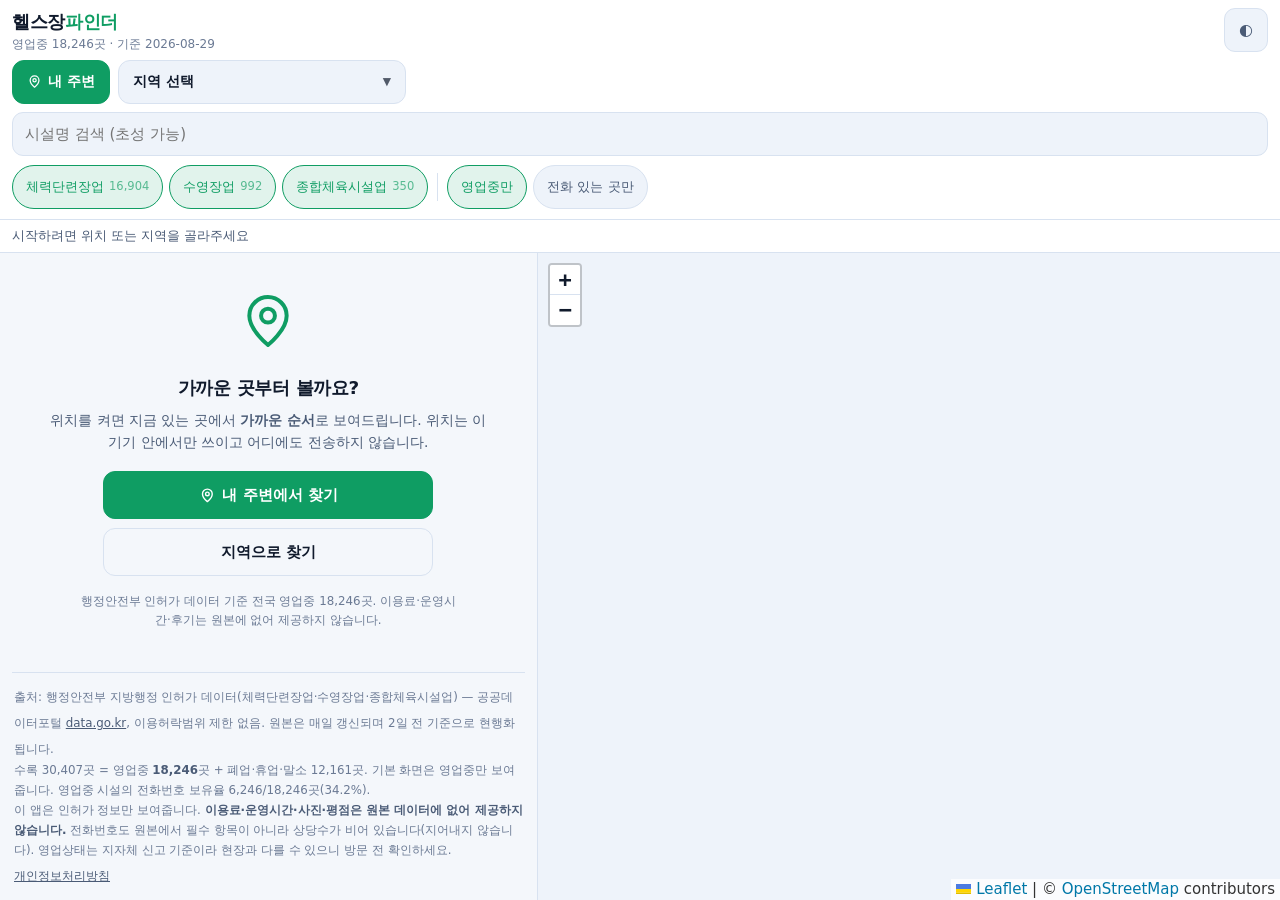
==== commit 5d218ad9: "헬스장파인더: 상세시트 '내 위치에서' 라벨 줄바꿈 정리 라벨 열 폭(4.6em)보다 "내 위치에서"가 길어 두 줄로 깨졌다. 라벨을 "거리"로 줄이고 열 폭을 5.2em으로 넓혀" ====
--- a/gym-finder/index.html
+++ b/gym-finder/index.html
@@ -233,7 +233,7 @@
   }
   .sheet h2{margin:0 0 5px; font-size:1.15rem; letter-spacing:-.02em; padding-right:52px}
   .sheet .close{position:absolute; top:10px; right:12px}
-  .kv{display:grid; grid-template-columns:minmax(0,4.6em) minmax(0,1fr);
+  .kv{display:grid; grid-template-columns:minmax(0,5.2em) minmax(0,1fr);
     gap:7px 10px; margin:14px 0 0; font-size:.88rem}
   .kv dt{color:var(--fg-mute); font-size:.78rem; padding-top:2px}
   .kv dd{margin:0; word-break:break-word; min-width:0}
@@ -988,7 +988,7 @@
     ["주소", r.a],
     ["시군구", r.u]
   ];
-  if(r._d != null && isFinite(r._d)) kv.push(["내 위치에서", fmtDist(r._d)]);
+  if(r._d != null && isFinite(r._d)) kv.push(["거리", fmtDist(r._d)]);
 
   var head =
     '<button class="icon-btn close" id="sheetClose" aria-label="닫기">✕</button>' +
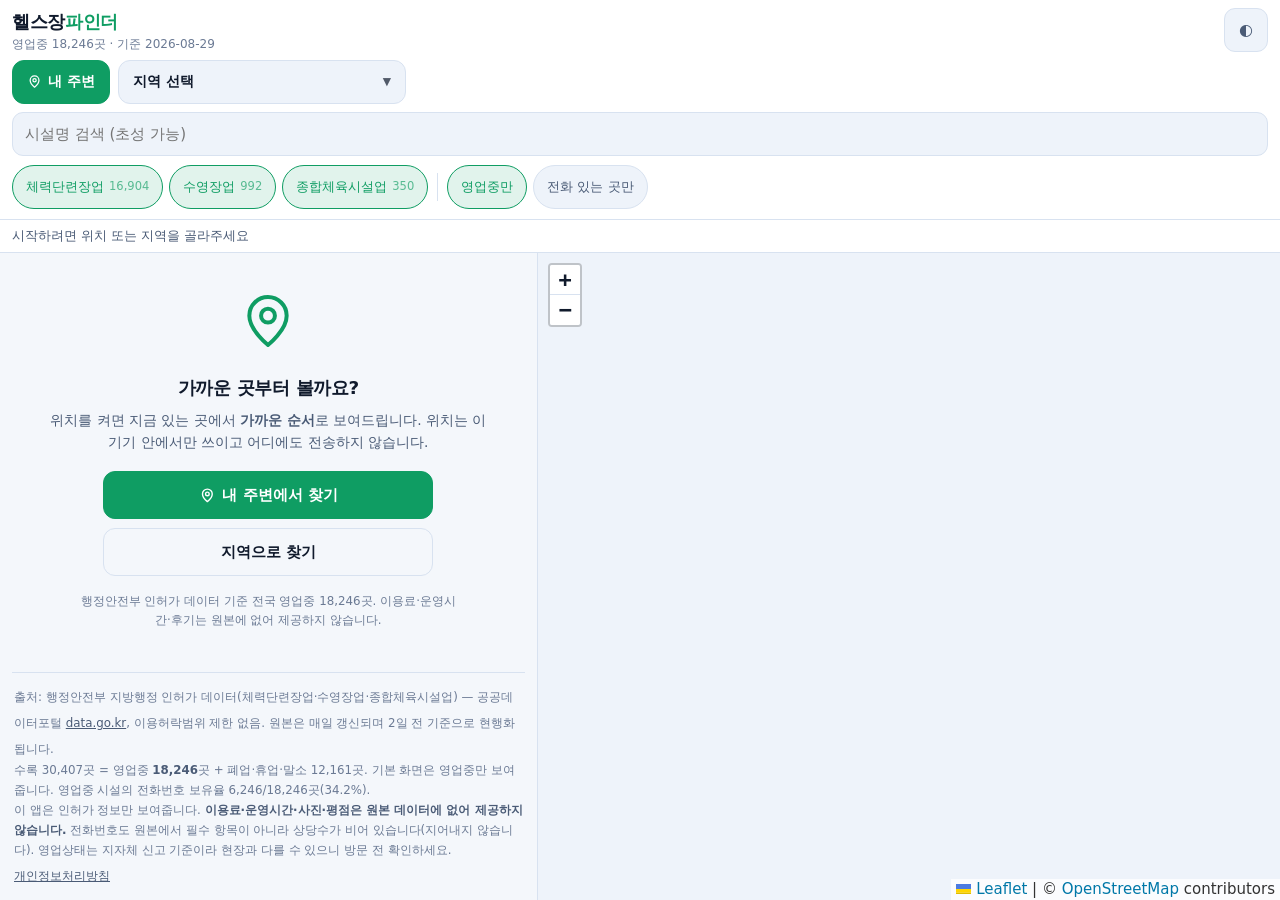
==== commit 9cafe121: "헬스장파인더: 목록에서 (주)·(유)·(의) 법인격 표기 제거 (표시 전용) 감사 4절 싸구려#2 — 목록 1·2·3위가 "(유)" "(의)" "(주)" 로 시작해 공공 명부처럼 " ====
--- a/gym-finder/index.html
+++ b/gym-finder/index.html
@@ -413,6 +413,16 @@
   });
 };
 var fmt = function(n){ return Number(n).toLocaleString("ko-KR"); };
+
+/* 목록 1·2·3위가 "(유)" "(의)" "(주)" 로 시작하면 명부처럼 보인다.
+   화면에는 법인격 표기를 뗀 상호를 쓰고, 등록 상호는 상세의 "원본 정보"에 그대로 남긴다.
+   (검색은 원본 상호(r.n)로 하므로 "주식회사"로도 계속 찾힌다.) */
+var CORP_PRE = /^\s*(\(주\)|\(유\)|\(의\)|\(재\)|\(사\)|\(합\)|주식회사|유한회사|유한책임회사|합자회사|의료법인|재단법인|사단법인|사회복지법인|학교법인)\s*/;
+var CORP_POST = /\s*(\(주\)|\(유\)|주식회사)\s*$/;
+function dispName(n){
+  var s = String(n == null ? "" : n).replace(CORP_PRE, "").replace(CORP_POST, "").trim();
+  return s || String(n == null ? "" : n);   // 전부 지워지면 원본을 그대로 쓴다
+}
 
 var SVG_PHONE = '<svg viewBox="0 0 24 24" fill="none" stroke="currentColor" stroke-width="2"' +
   ' stroke-linecap="round" stroke-linejoin="round" aria-hidden="true">' +
@@ -738,7 +748,7 @@
       radius: 5, weight: 1.5, color: STATUS_COLOR[r.s] || "#94a3b8",
       fillColor: STATUS_COLOR[r.s] || "#94a3b8", fillOpacity: .55
     });
-    m.bindPopup("<b>" + esc(r.n) + "</b>" + esc(r.a));
+    m.bindPopup("<b>" + esc(dispName(r.n)) + "</b>" + esc(r.a));
     m.on("click", function(){ openSheet(r); });
     m.addTo(layer);
     bounds.push([r.y, r.x]);
@@ -941,7 +951,7 @@
     b.className = "cardmain";
     b.dataset.idx = i;
     b.innerHTML =
-      '<div class="top"><span class="name">' + esc(r.n) + "</span>" +
+      '<div class="top"><span class="name">' + esc(dispName(r.n)) + "</span>" +
       '<span class="badge ' + STATUS_CLASS[r.s] + '">' + esc(statusLabel(r)) + "</span></div>" +
       '<div class="addr">' + esc(r.a) + "</div>" +
       '<div class="meta">' + meta.join(" · ") + "</div>";
@@ -952,7 +962,7 @@
       var a = document.createElement("a");
       a.className = "callbtn";
       a.href = "tel:" + String(r.p).replace(/[^0-9+]/g, "");
-      a.setAttribute("aria-label", r.n + " 전화 걸기 " + fmtPhone(r.p));
+      a.setAttribute("aria-label", dispName(r.n) + " 전화 걸기 " + fmtPhone(r.p));
       a.innerHTML = SVG_PHONE + "<span>전화</span>";
       card.appendChild(a);
     }
@@ -992,7 +1002,7 @@
 
   var head =
     '<button class="icon-btn close" id="sheetClose" aria-label="닫기">✕</button>' +
-    '<h2 id="sheetName">' + esc(r.n) + "</h2>" +
+    '<h2 id="sheetName">' + esc(dispName(r.n)) + "</h2>" +
     '<span class="badge ' + STATUS_CLASS[r.s] + '">' + esc(statusLabel(r)) + "</span>";
 
   var action;
@@ -1018,6 +1028,7 @@
 
   /* 관리번호·인허가일은 행정 내부 값이다. 기본은 접어둔다. */
   var raw = "<details class=\"raw\"><summary>원본 정보 (행정 데이터)</summary><dl class=\"kv\">" +
+    (dispName(r.n) !== r.n ? "<dt>등록 상호</dt><dd>" + esc(r.n) + "</dd>" : "") +
     "<dt>인허가일</dt><dd>" + esc(r.d || "-") + "</dd>" +
     "<dt>관리번호</dt><dd>" + esc(r.i) + "</dd>" +
     "</dl></details>";
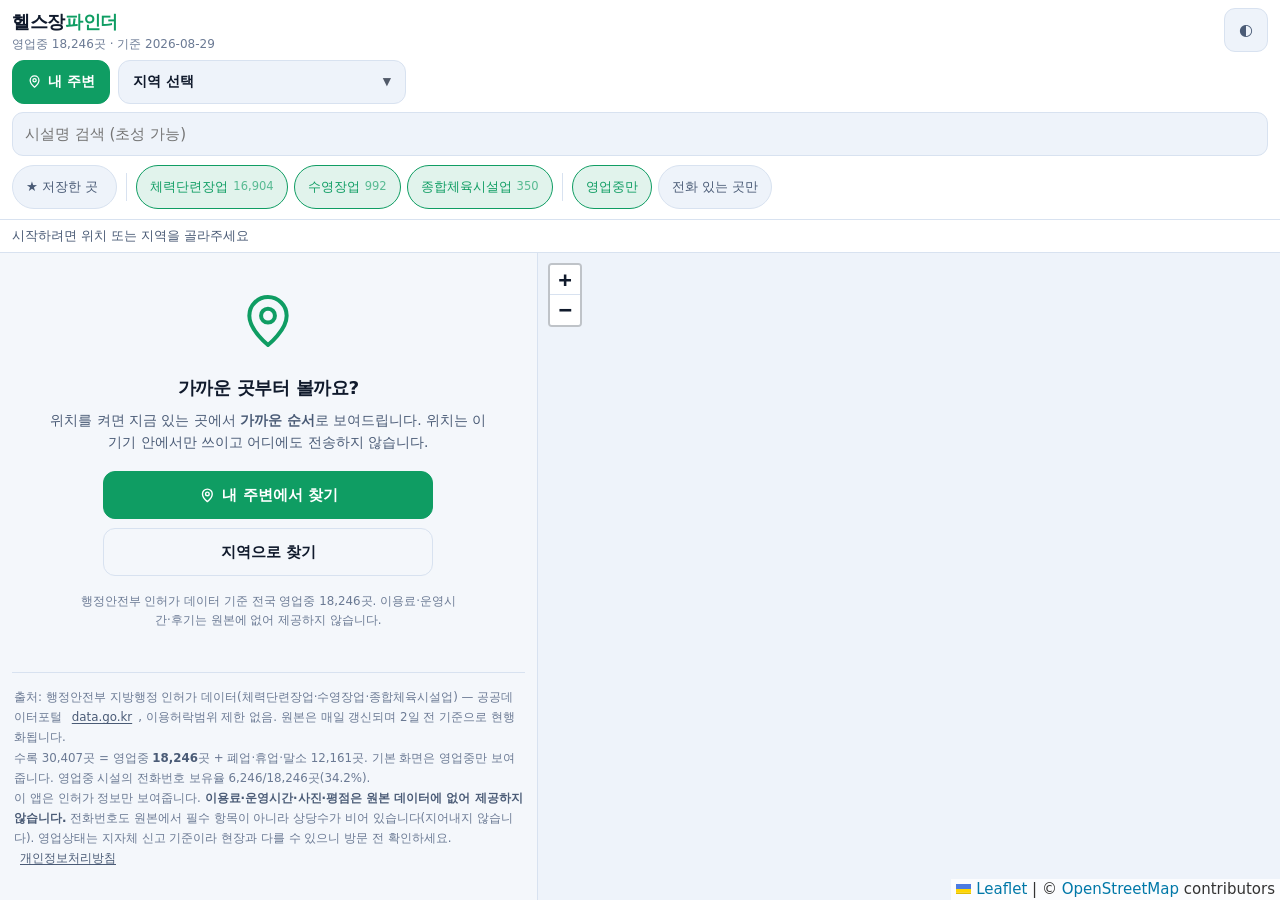
==== commit 1a5a0d18: "헬스장파인더 2차: 재감사 잔손질 7건 + 즐겨찾기(재방문 이유) 신설 재감사(6/10) 4-1 마감 잔손질 7건 전량 + 4-2 즐겨찾기.  잔손질 (전부 실측 확인) 1. 푸터" ====
--- a/gym-finder/index.html
+++ b/gym-finder/index.html
@@ -60,8 +60,9 @@
   .brand h1{margin:0; font-size:1.15rem; font-weight:800; letter-spacing:-.02em;
     white-space:nowrap; overflow:hidden; text-overflow:ellipsis; max-width:100%}
   .brand .dot{color:var(--accent)}
-  .brand small{color:var(--fg-mute); font-size:.75rem; line-height:1.35;
-    overflow:hidden; text-overflow:ellipsis; max-width:100%; white-space:nowrap}
+  /* 확대하면 잘리는 대신 단위째 다음 줄로 내려간다(재감사 4-1 #3). */
+  .brand small{color:var(--fg-mute); font-size:.75rem; line-height:1.35; max-width:100%}
+  .brand small span{display:inline-block}
   .icon-btn{
     flex:none; background:var(--surface-2); border:1px solid var(--line); color:var(--fg-dim);
     border-radius:11px; min-width:var(--tap); min-height:var(--tap);
@@ -82,7 +83,9 @@
   /* em 기준 폭 — 글자를 키우면 눌려 잘리는 대신 다음 줄로 내려간다 */
   .qbtn.near{flex:0 1 auto; background:var(--accent); border-color:var(--accent);
     color:var(--accent-fg); font-weight:700}
-  .qbtn.near[aria-pressed="true"]{box-shadow:inset 0 0 0 2px rgba(255,255,255,.28)}
+  /* 토글이 아니라 '실행' 버튼이라 aria-pressed 를 쓰지 않는다(재감사 4-1 #5).
+     지금 거리순으로 보고 있다는 사실만 시각적으로 표시한다. */
+  .qbtn.near[data-active="true"]{box-shadow:inset 0 0 0 2px rgba(255,255,255,.28)}
   .qbtn.region{flex:1 1 12em; justify-content:space-between; text-align:left}
   .qbtn .caret{flex:none; opacity:.7; font-size:.75em}
 
@@ -135,9 +138,9 @@
   #countLine{min-width:0; overflow:hidden; text-overflow:ellipsis}
   .viewtabs{display:none; gap:6px; margin-left:auto; flex:none}
 
-  /* 목록을 내리면 브랜드줄·업종칩을 접어 화면을 돌려준다 */
-  header.compact .bar,
-  header.compact .chipsWrap{display:none}
+  /* 목록을 내리면 브랜드줄만 접는다. 업종·전화·즐겨찾기 필터 칩은 계속 보여야
+     목록을 내려간 뒤에도 맨 위로 돌아가지 않고 필터를 바꿀 수 있다(재감사 4-1 #6). */
+  header.compact .bar{display:none}
 
   /* ---------- layout ---------- */
   main{flex:1; min-height:0; display:grid; grid-template-columns:1fr}
@@ -187,14 +190,18 @@
   .card .meta{font-size:.74rem; color:var(--fg-mute); margin-top:3px;
     display:flex; gap:7px; flex-wrap:wrap}
   .card .meta .d{color:var(--accent); font-weight:700}
-  /* 앱 안에서 끝나는 행동 — 카드에서 바로 전화 */
-  .callbtn{
-    flex:none; width:3.9em; min-width:var(--tap); display:flex; flex-direction:column;
+  /* 앱 안에서 끝나는 행동 — 카드에서 바로 저장/전화 */
+  .cardact{
+    flex:none; width:3.4em; min-width:48px; display:flex; flex-direction:column;
     align-items:center; justify-content:center; gap:2px; text-decoration:none;
-    background:var(--accent-soft); color:var(--accent); border-left:1px solid var(--line);
-    font-size:.68rem; font-weight:700;
-  }
-  .callbtn svg{width:1.35em; height:1.35em}
+    border:0; border-left:1px solid var(--line); font-size:.68rem; font-weight:700;
+    background:none; color:var(--fg-mute);
+  }
+  .cardact span{white-space:nowrap}
+  .cardact svg{width:1.3em; height:1.3em}
+  .favbtn[aria-pressed="true"]{color:#f0b429}
+  .favbtn:hover{color:var(--fg)}
+  .callbtn{background:var(--accent-soft); color:var(--accent)}
   .callbtn:hover{background:var(--accent); color:var(--accent-fg)}
 
   .empty{text-align:center; color:var(--fg-mute); padding:40px 16px; font-size:.9rem}
@@ -231,8 +238,15 @@
     .sheet{left:50%; right:auto; top:50%; bottom:auto; transform:translate(-50%,-50%);
       width:min(540px,92vw); max-height:86vh; border-radius:16px}
   }
-  .sheet h2{margin:0 0 5px; font-size:1.15rem; letter-spacing:-.02em; padding-right:52px}
+  .sheet h2{margin:0 0 5px; font-size:1.15rem; letter-spacing:-.02em; padding-right:104px}
   .sheet .close{position:absolute; top:10px; right:12px}
+  .sheet .favtop{position:absolute; top:10px; right:calc(12px + var(--tap) + 6px)}
+  .sheet .favtop[aria-pressed="true"]{color:#f0b429; border-color:#f0b429}
+  .sheet .favtop svg{width:1.15em; height:1.15em}
+  .stale{
+    margin-top:12px; padding:9px 12px; border-radius:11px; font-size:.78rem; line-height:1.55;
+    background:var(--surface-2); border:1px dashed var(--line); color:var(--fg-dim);
+  }
   .kv{display:grid; grid-template-columns:minmax(0,5.2em) minmax(0,1fr);
     gap:7px 10px; margin:14px 0 0; font-size:.88rem}
   .kv dt{color:var(--fg-mute); font-size:.78rem; padding-top:2px}
@@ -263,8 +277,16 @@
   details.raw{margin-top:14px; border-top:1px solid var(--line); padding-top:10px}
   details.raw summary{
     cursor:pointer; font-size:.78rem; color:var(--fg-mute);
-    min-height:var(--tap); display:flex; align-items:center;
-  }
+    min-height:var(--tap); display:flex; align-items:center; gap:7px; list-style:none;
+  }
+  details.raw summary::-webkit-details-marker{display:none}
+  /* 눌러서 펼칠 수 있다는 신호(재감사 4-1 #2 — 회색 텍스트만 있어 신호가 없었음) */
+  details.raw summary::before{
+    content:""; flex:none; width:0; height:0; transition:transform .15s;
+    border-left:5px solid currentColor;
+    border-top:4px solid transparent; border-bottom:4px solid transparent;
+  }
+  details.raw[open] summary::before{transform:rotate(90deg)}
   details.raw .kv{margin-top:4px; font-size:.8rem}
   .notice{
     margin-top:14px; padding:10px 12px; border-radius:11px; font-size:.78rem;
@@ -293,7 +315,10 @@
     border-top:1px solid var(--line); margin-top:14px; padding:14px 2px 26px;
     font-size:.74rem; color:var(--fg-mute); line-height:1.7;
   }
-  footer a{color:var(--fg-dim); display:inline-block; padding:6px 0}
+  /* 인라인 링크지만 탭 타겟은 44px 이상 확보한다(재감사 4-1 #1 — 유일하게 남았던 미달).
+     음수 마진으로 문단 줄높이에는 영향을 주지 않는다. */
+  footer a{color:var(--fg-dim); display:inline-block; padding:13px 6px; margin:-13px 0;
+    text-decoration:underline; text-underline-offset:2px}
   footer b{color:var(--fg-dim)}
   .toast{
     position:fixed; left:50%; bottom:22px; transform:translateX(-50%); z-index:950;
@@ -324,7 +349,7 @@
   </div>
 
   <div class="quick">
-    <button class="qbtn near" id="nearBtn" aria-pressed="false">
+    <button class="qbtn near" id="nearBtn" data-active="false" aria-label="내 주변에서 찾기">
       <svg viewBox="0 0 24 24" fill="none" stroke="currentColor" stroke-width="2"
            stroke-linecap="round" stroke-linejoin="round" aria-hidden="true">
         <path d="M12 21s7-5.6 7-11a7 7 0 1 0-14 0c0 5.4 7 11 7 11z"/><circle cx="12" cy="10" r="2.6"/>
@@ -402,7 +427,7 @@
 var map = null, layer = null, meMarker = null;
 var started = false;            // 지역이 한 번이라도 로드됐는지
 
-var S = { sido:"", sgg:"", openOnly:true, phoneOnly:false };
+var S = { sido:"", sgg:"", openOnly:true, phoneOnly:false, favOnly:false };
 
 var STATUS_CLASS = {1:"b-open", 2:"b-rest", 3:"b-closed", 4:"b-void", 5:"b-void"};
 
@@ -427,6 +452,78 @@
 var SVG_PHONE = '<svg viewBox="0 0 24 24" fill="none" stroke="currentColor" stroke-width="2"' +
   ' stroke-linecap="round" stroke-linejoin="round" aria-hidden="true">' +
   '<path d="M22 16.9v3a2 2 0 0 1-2.2 2 19.8 19.8 0 0 1-8.6-3.1 19.5 19.5 0 0 1-6-6A19.8 19.8 0 0 1 2.1 4.2 2 2 0 0 1 4.1 2h3a2 2 0 0 1 2 1.7c.1 1 .4 1.9.7 2.8a2 2 0 0 1-.5 2.1L8.1 9.9a16 16 0 0 0 6 6l1.3-1.2a2 2 0 0 1 2.1-.5c.9.3 1.8.6 2.8.7a2 2 0 0 1 1.7 2z"/></svg>';
+
+function starSvg(on){
+  return '<svg viewBox="0 0 24 24" fill="' + (on ? "currentColor" : "none") +
+    '" stroke="currentColor" stroke-width="2" stroke-linejoin="round" aria-hidden="true">' +
+    '<path d="M12 3.6l2.6 5.3 5.8.85-4.2 4.1 1 5.8-5.2-2.75-5.2 2.75 1-5.8-4.2-4.1 5.8-.85z"/></svg>';
+}
+
+/* 스토어 앱(TWA)으로 설치돼 실행 중인가 — 위치 권한 재허용 안내 문구가 갈린다.
+   설치 앱에는 주소창이 없어 '자물쇠 아이콘' 안내가 오안내가 된다(재감사 4-1 #4). */
+function isStandalone(){
+  try{
+    return (window.matchMedia && window.matchMedia("(display-mode: standalone)").matches) ||
+           window.navigator.standalone === true ||
+           String(document.referrer || "").indexOf("android-app://") === 0;
+  }catch(e){ return false; }
+}
+function permHelp(){
+  return isStandalone()
+    ? "휴대폰 <b>설정 &gt; 앱 &gt; 헬스장파인더 &gt; 권한 &gt; 위치</b>에서 다시 켤 수 있습니다."
+    : "주소창의 자물쇠(또는 ⓘ) 아이콘 &gt; <b>권한</b>에서 위치를 다시 켤 수 있습니다.";
+}
+
+/* ============ 즐겨찾기 (이 기기에만 저장) ============
+   저장 시점 스냅샷을 함께 남겨, 해당 시도 데이터를 못 불러와도 목록이 비지 않게 한다.
+   단 최신 데이터를 받을 수 있으면 항상 그쪽을 우선한다(스냅샷은 낡을 수 있으므로). */
+var FAV_KEY = "gf.fav", FAV_MAX = 300;
+var favIds = null;
+function loadFavs(){
+  try{
+    var a = JSON.parse(localStorage.getItem(FAV_KEY) || "[]");
+    return Array.isArray(a) ? a.filter(function(f){ return f && f.i; }) : [];
+  }catch(e){ return []; }
+}
+function saveFavs(a){
+  try{ localStorage.setItem(FAV_KEY, JSON.stringify(a.slice(0, FAV_MAX))); }catch(e){}
+}
+function favSet(){
+  if(!favIds){
+    favIds = {};
+    loadFavs().forEach(function(f){ favIds[f.i] = 1; });
+  }
+  return favIds;
+}
+function isFav(r){ return !!(r && favSet()[r.i]); }
+function snapOf(r){
+  var o = {};
+  ["i","n","a","u","c","s","y","x","p","pe","d","e"].forEach(function(k){
+    if(r[k] != null) o[k] = r[k];
+  });
+  return o;
+}
+function toggleFav(r){
+  var a = loadFavs(), idx = -1, i;
+  for(i = 0; i < a.length; i++) if(a[i].i === r.i){ idx = i; break; }
+  if(idx >= 0){
+    a.splice(idx, 1);
+    delete favSet()[r.i];
+  }else{
+    a.unshift({ i:r.i, slug:r._slug || S.sido, t:Date.now(), snap:snapOf(r) });
+    favSet()[r.i] = 1;
+  }
+  saveFavs(a);
+  updateFavCount();
+  return idx < 0;   // true = 방금 추가됨
+}
+function updateFavCount(){
+  var el = $("favCnt");
+  if(el){
+    var c = loadFavs().length;
+    el.textContent = c ? String(c) : "";
+  }
+}
 
 /* 원본 전화번호는 구분기호 없이 들어온다(예: 025867721). 숫자는 그대로 두고 보기 좋게만 끊는다. */
 function fmtPhone(p){
@@ -539,8 +636,9 @@
 
 function boot(){
   /* 헤드라인은 '영업중' 기준으로 정직하게. 전체 30,375곳에는 폐업 12,143곳이 섞여 있다. */
-  $("dataStamp").textContent =
-    "영업중 " + fmt(IDX.totalOpen) + "곳 · 기준 " + (IDX.sourceUpdatedAt || "").slice(0, 10);
+  $("dataStamp").innerHTML =
+    "<span>영업중 " + fmt(IDX.totalOpen) + "곳</span> · <span>기준 " +
+    esc((IDX.sourceUpdatedAt || "").slice(0, 10)) + "</span>";
   var dead = IDX.total - IDX.totalOpen;
   $("footStats").innerHTML =
     "수록 " + fmt(IDX.total) + "곳 = 영업중 <b>" + fmt(IDX.totalOpen) + "</b>곳 + 폐업·휴업·말소 " +
@@ -567,14 +665,39 @@
   decideStart();
 }
 
+function setNearActive(on){
+  var b = $("nearBtn");
+  b.dataset.active = on ? "true" : "false";
+  b.setAttribute("aria-label", on
+    ? "내 주변 — 가까운 순으로 보고 있습니다. 다시 누르면 위치를 새로 잡습니다"
+    : "내 주변에서 찾기");
+}
+
 function debounce(fn, ms){
   var t = null;
   return function(){ clearTimeout(t); t = setTimeout(fn, ms); };
 }
 
 /* ---- 업종·조건 칩 ---- */
+function divChip(chips){
+  var d = document.createElement("div");
+  d.className = "chipdiv";
+  d.setAttribute("aria-hidden", "true");
+  chips.appendChild(d);
+}
+
 function buildChips(){
   var chips = $("catChips");
+
+  /* 재방문 이유 — 저장한 곳을 맨 앞에 둔다 */
+  var fv = document.createElement("button");
+  fv.className = "chip"; fv.id = "favToggle";
+  fv.setAttribute("aria-pressed", "false");
+  fv.innerHTML = '\u2605 저장한 곳<span class="cnt" id="favCnt"></span>';
+  fv.addEventListener("click", function(){ setFavMode(!S.favOnly); });
+  chips.appendChild(fv);
+  divChip(chips);
+
   IDX.categories.forEach(function(name, i){
     var b = document.createElement("button");
     b.className = "chip";
@@ -590,10 +713,7 @@
     chips.appendChild(b);
   });
 
-  var div = document.createElement("div");
-  div.className = "chipdiv";
-  div.setAttribute("aria-hidden", "true");
-  chips.appendChild(div);
+  divChip(chips);
 
   var st = document.createElement("button");
   st.className = "chip"; st.id = "statusToggle";
@@ -618,6 +738,61 @@
     refresh();
   });
   chips.appendChild(ph);
+  updateFavCount();
+}
+
+/* 즐겨찾기 모드 — 시도 경계를 넘어 저장한 곳만 모아 보여준다. */
+function setFavMode(on){
+  S.favOnly = on;
+  $("favToggle").setAttribute("aria-pressed", String(on));
+  if(on){
+    setNearActive(false);
+    nearMode = false;
+    loadFavRows();
+  }else if(S.sido){
+    loadRegion(S.sido);
+  }else{
+    started = false;
+    showIntro("prompt");
+  }
+  updateRegionLabel();
+}
+
+function ensureRegion(slug){
+  if(CACHE[slug]) return Promise.resolve(CACHE[slug]);
+  return fetch("data/regions/" + slug + ".json").then(function(r){
+    if(!r.ok) throw new Error(slug + ".json " + r.status);
+    return r.json();
+  }).then(function(arr){
+    arr.forEach(function(x){ x._slug = slug; });
+    CACHE[slug] = arr;
+    return arr;
+  });
+}
+
+function loadFavRows(){
+  var favs = loadFavs();
+  started = true;
+  if(!favs.length){ rows = []; refresh(); return; }
+
+  $("listItems").innerHTML = '<div class="empty">저장한 곳 불러오는 중…</div>';
+  var slugs = {};
+  favs.forEach(function(f){ if(f.slug) slugs[f.slug] = 1; });
+
+  Promise.all(Object.keys(slugs).map(function(sl){
+    return ensureRegion(sl).catch(function(){ return null; });
+  })).then(function(){
+    rows = favs.map(function(f){
+      var arr = CACHE[f.slug] || [], i;
+      for(i = 0; i < arr.length; i++) if(arr[i].i === f.i) return arr[i];
+      // 최신 데이터를 못 받았을 때만 저장 시점 스냅샷을 쓴다(그 사실을 화면에 밝힌다).
+      var snap = f.snap || { i:f.i, n:"(저장 정보 없음)", a:"", u:"", c:0, s:1 };
+      snap._stale = 1;
+      snap._slug = f.slug;
+      return snap;
+    });
+    refresh();
+  });
 }
 
 /* 업종 칩 행이 잘려 있으면 오른쪽 페이드로 알린다 */
@@ -675,7 +850,7 @@
       '<path d="M12 21s7-5.6 7-11a7 7 0 1 0-14 0c0 5.4 7 11 7 11z"/><circle cx="12" cy="10" r="2.6"/></svg>' +
       "<h2>" + (denied ? "지역을 골라주세요" : "가까운 곳부터 볼까요?") + "</h2>" +
       "<p>" + (denied
-        ? "위치 권한이 꺼져 있어 거리순으로 보여드릴 수 없습니다. 아래에서 지역을 고르면 바로 목록이 나옵니다. 브라우저 주소창의 자물쇠 아이콘에서 위치를 다시 켤 수 있습니다."
+        ? "위치 권한이 꺼져 있어 거리순으로 보여드릴 수 없습니다. 아래에서 지역을 고르면 바로 목록이 나옵니다.<br>" + permHelp()
         : "위치를 켜면 지금 있는 곳에서 <b>가까운 순서</b>로 보여드립니다. 위치는 이 기기 안에서만 쓰이고 어디에도 전송하지 않습니다.") + "</p>" +
       '<div class="btns">' +
         (denied ? "" :
@@ -685,6 +860,10 @@
           '<path d="M12 21s7-5.6 7-11a7 7 0 1 0-14 0c0 5.4 7 11 7 11z"/><circle cx="12" cy="10" r="2.6"/></svg>' +
           "내 주변에서 찾기</button>") +
         '<button class="btn-ghost" id="introRegion">지역으로 찾기</button>' +
+        (loadFavs().length
+          ? '<button class="btn-ghost" id="introFav">\u2605 저장한 곳 ' +
+            loadFavs().length + "곳 보기</button>"
+          : "") +
       "</div>" +
       '<p class="fine">행정안전부 인허가 데이터 기준 전국 영업중 ' + fmt(IDX.totalOpen) +
       "곳. 이용료·운영시간·후기는 원본에 없어 제공하지 않습니다.</p>" +
@@ -692,6 +871,8 @@
   var n = $("introNear");
   if(n) n.addEventListener("click", function(){ nearMe(false); });
   $("introRegion").addEventListener("click", function(){ openRegionSheet(); });
+  var fi = $("introFav");
+  if(fi) fi.addEventListener("click", function(){ setFavMode(true); });
   $("countLine").innerHTML = "시작하려면 위치 또는 지역을 골라주세요";
 }
 
@@ -757,13 +938,23 @@
   var hint = $("mapHint");
   var noCoord = view.length - pts.length;
   var msgs = [];
+  if(nearMode && here && pts.length > 20)
+    msgs.push("내 위치 주변에 맞췄습니다. 지도를 줄이면 더 넓게 보입니다.");
   if(capped) msgs.push("지도에는 " + fmt(MAX_MARKERS) + "곳까지만 표시합니다. 지역·검색을 좁혀보세요.");
   if(noCoord > 0) msgs.push("원본에 좌표가 없는 " + fmt(noCoord) + "곳은 목록에만 나옵니다.");
   if(msgs.length){ hint.textContent = msgs.join(" "); hint.hidden = false; }
   else hint.hidden = true;
 
   if(bounds.length){
-    pendingFit = bounds;
+    if(nearMode && here && bounds.length > 1){
+      // 거리순으로 정렬돼 있으므로 앞쪽 20곳 + 내 위치만 담아 '동네' 단위로 맞춘다.
+      // (예전엔 시도 전체 4,710점에 맞춰 서울 전역이 초록 덩어리로 보였다 — 재감사 4-1 #7)
+      var nb = bounds.slice(0, 20);
+      nb.push(here);
+      pendingFit = nb;
+    }else{
+      pendingFit = bounds;
+    }
     if(mapVisible()) applyFit();
   }
   if(here){
@@ -796,6 +987,8 @@
       return r.json();
     })
     .then(function(arr){
+      // 즐겨찾기가 어느 시도 파일에서 왔는지 기억해 둔다(시도 경계를 넘어 복원하기 위함)
+      arr.forEach(function(x){ x._slug = slug; });
       CACHE[slug] = arr; rows = arr; refresh(); if(then) then();
     })
     .catch(function(e){
@@ -805,6 +998,7 @@
 }
 
 function updateRegionLabel(){
+  if(S.favOnly){ $("regionLabel").textContent = "저장한 곳 보는 중"; return; }
   var reg = regionOf(S.sido);
   $("regionLabel").textContent = reg
     ? (reg.name + (S.sgg ? " · " + S.sgg : ""))
@@ -852,7 +1046,11 @@
       var slug = b.dataset.sido;
       if(slug !== S.sido){ S.sgg = ""; }
       nearMode = false;
-      $("nearBtn").setAttribute("aria-pressed", "false");
+      setNearActive(false);
+      if(S.favOnly){
+        S.favOnly = false;
+        $("favToggle").setAttribute("aria-pressed", "false");
+      }
       loadRegion(slug, function(){ openRegionSheet("sgg"); });
       if(CACHE[slug]) openRegionSheet("sgg");
     });
@@ -884,7 +1082,7 @@
     if(!cats[r.c]) return false;
     if(S.openOnly && r.s !== 1) return false;
     if(S.phoneOnly && !r.p) return false;
-    if(S.sgg && r.u !== S.sgg) return false;
+    if(S.sgg && !S.favOnly && r.u !== S.sgg) return false;
     if(!q) return true;
     if(isCho) return toCho(r.n).replace(/\s+/g, "").indexOf(choNeedle) >= 0;
     return r.n.toLowerCase().replace(/\s+/g, "").indexOf(needle) >= 0 ||
@@ -904,6 +1102,7 @@
     if(view[i].p) withPhone++;
   }
   var parts = [];
+  if(S.favOnly) parts.push("저장한 곳");
   if(nearMode && here) parts.push("가까운 순");
   parts.push("<b>" + fmt(view.length) + "</b>곳");
   if(!S.openOnly) parts.push("영업중 <b>" + fmt(open) + "</b>");
@@ -928,8 +1127,11 @@
   if(old) old.remove();
 
   if(!view.length){
-    wrap.innerHTML = '<div class="empty"><b>조건에 맞는 시설이 없습니다</b>' +
-      (S.phoneOnly
+    wrap.innerHTML = '<div class="empty"><b>' +
+      (S.favOnly && !loadFavs().length ? "저장한 곳이 아직 없습니다" : "조건에 맞는 시설이 없습니다") + "</b>" +
+      (S.favOnly && !loadFavs().length
+        ? "목록이나 상세에서 <b>★ 저장</b>을 누르면 여기에 모입니다. 이 기기에만 저장되고 서버로 보내지 않습니다."
+        : S.phoneOnly
         ? "‘전화 있는 곳만’을 끄면 더 많이 보입니다. 원본 인허가 데이터에 전화번호가 없는 시설이 많습니다."
         : "검색어를 줄이거나 상태 필터를 ‘전체 상태’로 바꿔보세요.") + "</div>";
     return;
@@ -958,9 +1160,11 @@
     b.addEventListener("click", function(){ openSheet(view[+this.dataset.idx]); });
     card.appendChild(b);
 
+    card.appendChild(makeFavBtn(r));
+
     if(r.p){
       var a = document.createElement("a");
-      a.className = "callbtn";
+      a.className = "cardact callbtn";
       a.href = "tel:" + String(r.p).replace(/[^0-9+]/g, "");
       a.setAttribute("aria-label", dispName(r.n) + " 전화 걸기 " + fmtPhone(r.p));
       a.innerHTML = SVG_PHONE + "<span>전화</span>";
@@ -978,6 +1182,26 @@
     more.addEventListener("click", renderMore);
     wrap.appendChild(more);
   }
+}
+
+function makeFavBtn(r){
+  var on = isFav(r);
+  var b = document.createElement("button");
+  b.className = "cardact favbtn";
+  function paint(v){
+    b.setAttribute("aria-pressed", String(v));
+    b.innerHTML = starSvg(v) + "<span>" + (v ? "저장됨" : "저장") + "</span>";
+    b.setAttribute("aria-label", dispName(r.n) + (v ? " 즐겨찾기 해제" : " 즐겨찾기 저장"));
+  }
+  paint(on);
+  b.addEventListener("click", function(e){
+    e.stopPropagation();
+    var now = toggleFav(r);
+    paint(now);
+    toast(now ? "저장했습니다. ‘저장한 곳’에서 다시 볼 수 있습니다." : "저장을 해제했습니다");
+    if(S.favOnly && !now) loadFavRows();   // 즐겨찾기 화면에서 뺐으면 목록에서도 즉시 제거
+  });
+  return b;
 }
 
 $("listWrap").addEventListener("scroll", function(){
@@ -1002,8 +1226,14 @@
 
   var head =
     '<button class="icon-btn close" id="sheetClose" aria-label="닫기">✕</button>' +
+    '<button class="icon-btn favtop" id="sheetFav" aria-pressed="' + isFav(r) + '">' +
+      starSvg(isFav(r)) + "</button>" +
     '<h2 id="sheetName">' + esc(dispName(r.n)) + "</h2>" +
-    '<span class="badge ' + STATUS_CLASS[r.s] + '">' + esc(statusLabel(r)) + "</span>";
+    '<span class="badge ' + STATUS_CLASS[r.s] + '">' + esc(statusLabel(r)) + "</span>" +
+    (r._stale
+      ? '<div class="stale">저장할 때 받아둔 정보입니다. 최신 데이터를 불러오지 못해 ' +
+        "영업상태가 지금과 다를 수 있습니다.</div>"
+      : "");
 
   var action;
   if(r.p){
@@ -1042,6 +1272,31 @@
     (r.y == null ? " 이 시설은 원본에 좌표가 없어 지도에 표시되지 않습니다." : "") + "</div>";
 
   $("sheetClose").addEventListener("click", function(){ closeLayer(false); });
+  (function(){
+    var fb = $("sheetFav");
+    function paint(v){
+      fb.setAttribute("aria-pressed", String(v));
+      fb.innerHTML = starSvg(v);
+      fb.setAttribute("aria-label", v ? "즐겨찾기 해제" : "즐겨찾기 저장");
+    }
+    paint(isFav(r));
+    fb.addEventListener("click", function(){
+      var now = toggleFav(r);
+      paint(now);
+      toast(now ? "저장했습니다. ‘저장한 곳’에서 다시 볼 수 있습니다." : "저장을 해제했습니다");
+      // 목록 카드의 별도 즉시 맞춰준다
+      Array.prototype.forEach.call(document.querySelectorAll(".cardmain"), function(c){
+        var rec = view[+c.dataset.idx];
+        if(rec && rec.i === r.i){
+          var b = c.parentNode.querySelector(".favbtn");
+          if(b){
+            b.setAttribute("aria-pressed", String(now));
+            b.innerHTML = starSvg(now) + "<span>" + (now ? "저장됨" : "저장") + "</span>";
+          }
+        }
+      });
+    });
+  })();
   $("sheet").classList.add("on");
   $("sheet").scrollTop = 0;
   openLayer("detail");
@@ -1070,7 +1325,8 @@
   navigator.geolocation.getCurrentPosition(function(pos){
     here = [pos.coords.latitude, pos.coords.longitude];
     nearMode = true;
-    $("nearBtn").setAttribute("aria-pressed", "true");
+    setNearActive(true);
+    if(S.favOnly){ refresh(); }
 
     var best = null, bestD = Infinity;
     IDX.regions.forEach(function(rg){
@@ -1080,6 +1336,10 @@
     });
     if(!best){ toast("가까운 지역을 찾지 못했습니다"); if(!started) showIntro("prompt"); return; }
 
+    if(S.favOnly){
+      toast("저장한 곳을 가까운 순으로 정렬했습니다");
+      return;
+    }
     S.sgg = "";
     if(S.sido !== best.slug || !started){
       loadRegion(best.slug);
@@ -1089,7 +1349,7 @@
     }
     toast(best.name + " 기준 가까운 순으로 정렬했습니다");
   }, function(err){
-    $("nearBtn").setAttribute("aria-pressed", "false");
+    setNearActive(false);
     var denied = err.code === 1;
     toast(denied ? "위치 권한이 거부되었습니다. 지역을 골라주세요."
                  : "위치를 가져오지 못했습니다. 지역을 골라주세요.");
@@ -1105,6 +1365,7 @@
   index: function(){ return IDX; },
   state: function(){
     return { sido:S.sido, sgg:S.sgg, openOnly:S.openOnly, phoneOnly:S.phoneOnly,
+             favOnly:S.favOnly, favCount:loadFavs().length, standalone:isStandalone(),
              nearMode:nearMode, here:here, started:started, layer:layerOpen };
   }
 };
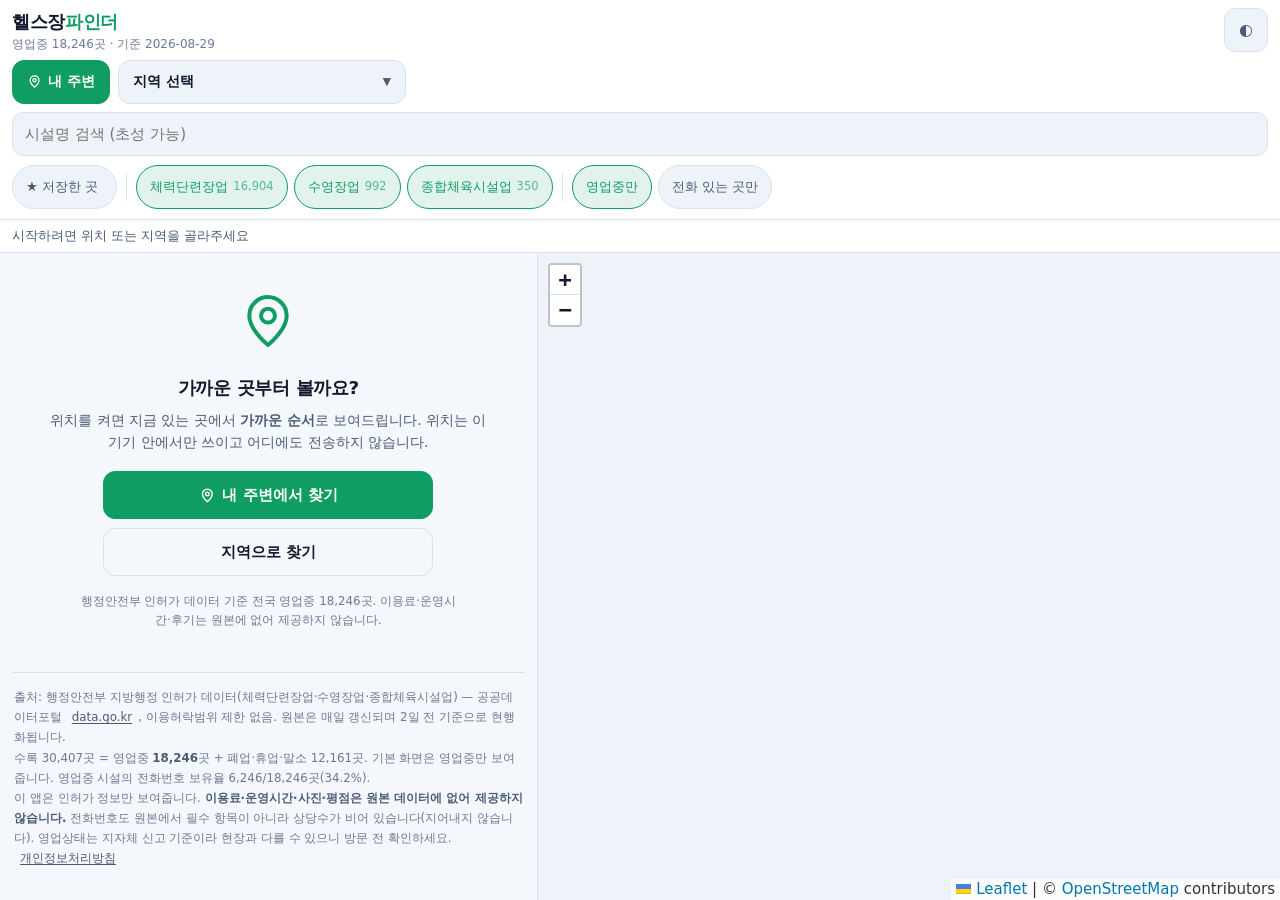
==== commit 12d4220a: "헬스장파인더: 지도 안내 문구 축약 (3줄 -> 2줄) 내 주변 안내가 추가되면서 지도 안내가 3줄로 늘어 지도를 가렸다. 뜻은 유지하고 길이만 줄인다.  Co-Authored-B" ====
--- a/gym-finder/index.html
+++ b/gym-finder/index.html
@@ -939,9 +939,9 @@
   var noCoord = view.length - pts.length;
   var msgs = [];
   if(nearMode && here && pts.length > 20)
-    msgs.push("내 위치 주변에 맞췄습니다. 지도를 줄이면 더 넓게 보입니다.");
-  if(capped) msgs.push("지도에는 " + fmt(MAX_MARKERS) + "곳까지만 표시합니다. 지역·검색을 좁혀보세요.");
-  if(noCoord > 0) msgs.push("원본에 좌표가 없는 " + fmt(noCoord) + "곳은 목록에만 나옵니다.");
+    msgs.push("내 위치 주변에 맞췄습니다. 줄이면 더 넓게 보입니다.");
+  if(capped) msgs.push("지도 표시는 " + fmt(MAX_MARKERS) + "곳까지입니다.");
+  if(noCoord > 0) msgs.push("좌표 없는 " + fmt(noCoord) + "곳은 목록에만 나옵니다.");
   if(msgs.length){ hint.textContent = msgs.join(" "); hint.hidden = false; }
   else hint.hidden = true;
 
